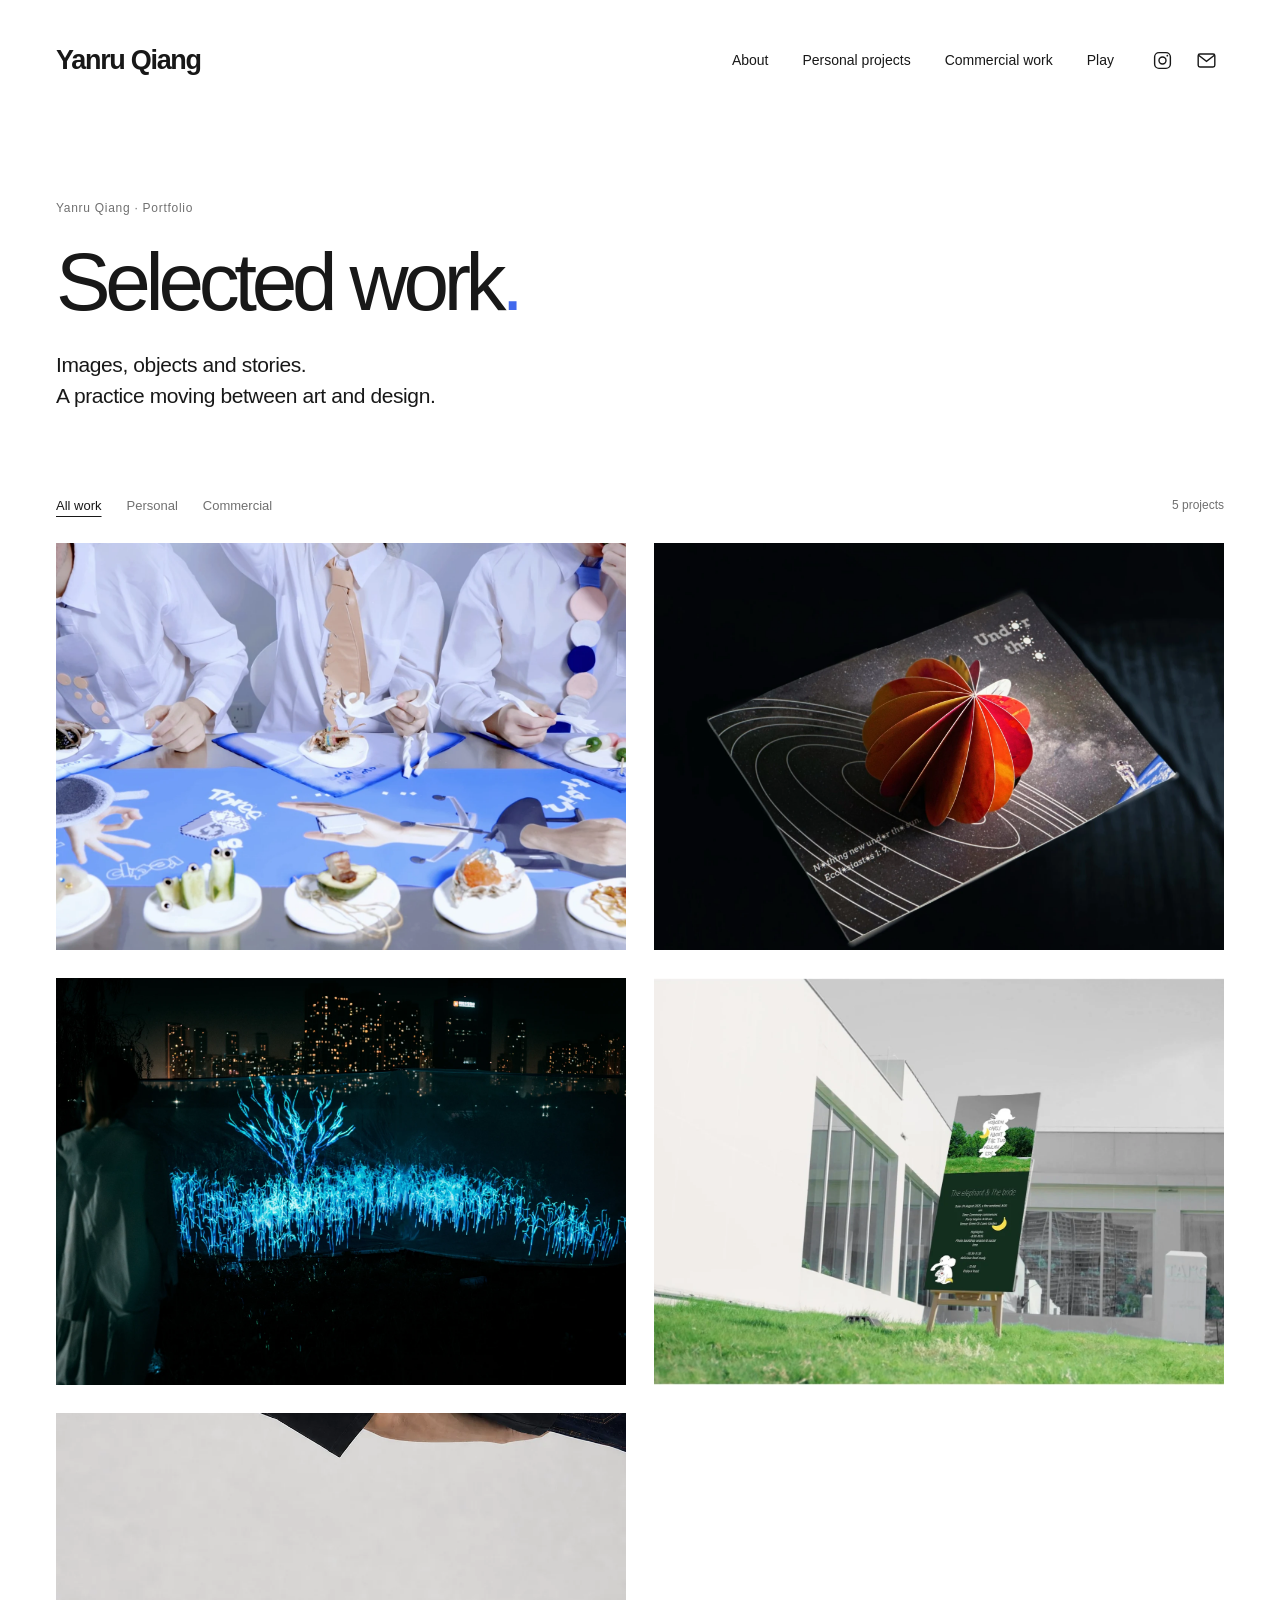
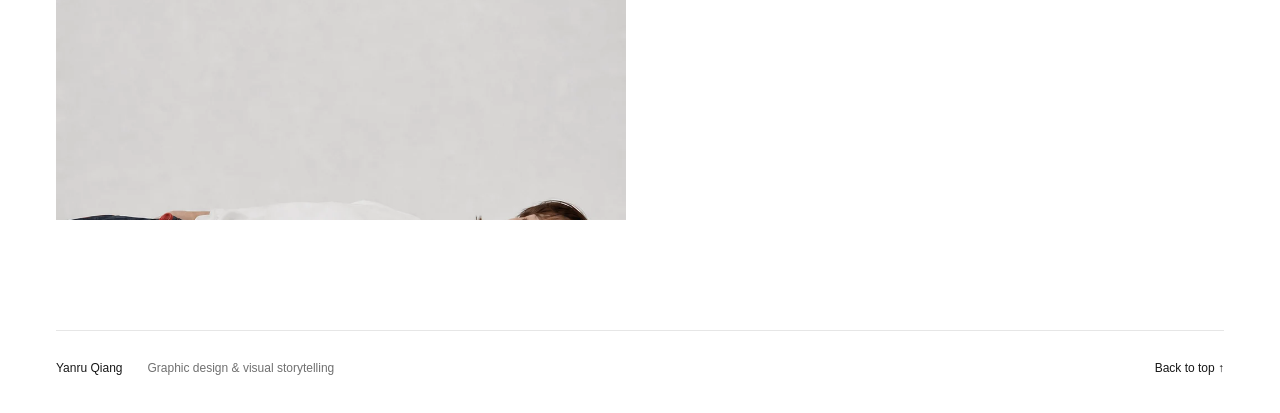
==== index.html @ 25cc2790 "Set all project hover overlays to 80 percent black" ====
<!doctype html><html lang="en"><head><meta charset="utf-8"><meta name="viewport" content="width=device-width,initial-scale=1"><title>Selected work — Yanru Qiang</title><meta name="description" content="Yanru Qiang — a selection of graphic design, artist’s books, moving image and brand identity."><link rel="stylesheet" href="style.css?v=20261019-grid80"><script src="site.js?v=20261019-grid80" defer></script></head><body><a class="skip" href="#main">Skip to content</a><header><a class="wordmark" href="index.html" aria-label="Yanru Qiang home">Yanru Qiang</a><nav aria-label="Main navigation"><a href="about.html">About</a><a href="personal.html">Personal projects</a><a href="commercial.html">Commercial work</a><a href="play.html">Play</a></nav><div class="contact-icons" aria-label="Contact"><a href="https://www.instagram.com/tangohasnochoice/" target="_blank" rel="noopener noreferrer" aria-label="Instagram — tangohasnochoice" title="Instagram"><svg viewBox="0 0 24 24" fill="none" stroke="currentColor" stroke-width="1.6" aria-hidden="true"><rect x="3" y="3" width="18" height="18" rx="5"/><circle cx="12" cy="12" r="4"/><circle cx="17.5" cy="6.5" r="1" fill="currentColor" stroke="none"/></svg></a><a href="mailto:10075549@rca.ac.uk" aria-label="Email — 10075549@rca.ac.uk" title="Email"><svg viewBox="0 0 24 24" fill="none" stroke="currentColor" stroke-width="1.6" aria-hidden="true"><rect x="2.5" y="4.5" width="19" height="15" rx="2"/><path d="m3 6 9 7 9-7"/></svg></a></div></header><main id="main"><section class="intro"><p class="eyebrow">Yanru Qiang · Portfolio</p><h1>Selected work<span class="blue">.</span></h1><p class="intro-copy">Images, objects and stories.<br>A practice moving between art and design.</p></section><div class="collection-nav"><a href="index.html" aria-current="page">All work</a><a href="personal.html">Personal</a><a href="commercial.html">Commercial</a><span>5 projects</span></div><section class="project-grid" aria-label="Projects"><a class="project-card" href="new-staff-dining.html" aria-label="New Staff Dining"><div class="cover"><img src="dining-hero.webp" alt="New Staff Dining" loading="lazy"><div class="card-overlay"><h2>New Staff Dining</h2></div></div></a><a class="project-card" href="under-the-sun.html" aria-label="Under the Sun"><div class="cover"><img src="sun-hero.webp" alt="Under the Sun" loading="lazy"><div class="card-overlay"><h2>Under the Sun</h2></div></div></a><a class="project-card" href="rewilding.html" aria-label="Rewilding"><div class="cover"><img src="rewilding-hero.webp" alt="Rewilding" loading="lazy"><div class="card-overlay"><h2>Rewilding</h2></div></div></a><a class="project-card" href="nobody-cares.html" aria-label="Nobody Cares"><div class="cover"><img src="nobody-hero.webp" alt="Nobody Cares" loading="lazy"><div class="card-overlay"><h2>Nobody Cares</h2></div></div></a><a class="project-card" href="rotpunkt.html" aria-label="Rotpunkt"><div class="cover"><img src="rotpunkt-hero.webp" alt="Rotpunkt" loading="lazy"><div class="card-overlay"><h2>Rotpunkt</h2></div></div></a></section></main><footer><a href="index.html">Yanru Qiang</a><span>Graphic design & visual storytelling</span><a href="#top" data-top>Back to top ↑</a></footer><dialog aria-label="Image viewer"><button class="close" aria-label="Close image">Close ×</button><img alt=""><p></p></dialog></body></html>
---- style.css ----
:root{--paper:#fff;--ink:#181818;--muted:#707070;--line:#e6e6e6;--blue:#4269ed;--soft:#f4f4f4}*{box-sizing:border-box}html{scroll-behavior:smooth}body{margin:0;background:var(--paper);color:var(--ink);font:16px/1.55 'Helvetica Neue',Helvetica,Arial,sans-serif;-webkit-font-smoothing:antialiased}a{color:inherit;text-decoration:none}button{font:inherit}a,button{-webkit-tap-highlight-color:transparent}a:focus-visible,button:focus-visible{outline:2px solid var(--blue);outline-offset:6px}header,main,footer{width:min(1440px,calc(100% - 112px));margin:auto}header{display:flex;align-items:center;justify-content:space-between;gap:30px;padding:40px 0}.wordmark{font-size:27px;letter-spacing:-1.3px;font-weight:600;white-space:nowrap}nav{display:flex;gap:34px;font-size:14px}nav a{padding:6px 0}nav a[aria-current],nav a:hover{box-shadow:0 1px currentColor}.intro{padding:77px 0 60px}.eyebrow{font-size:12px;letter-spacing:.06em;margin:0 0 22px;color:var(--muted)}h1,h2,p{margin-top:0}h1{font-size:clamp(44px,6.4vw,88px);font-weight:400;letter-spacing:-.065em;line-height:1.04;margin-bottom:24px}.blue{color:var(--blue)}.intro-copy{font-size:21px;line-height:1.5;letter-spacing:-.4px;margin:0}.collection-nav{display:flex;align-items:center;gap:25px;margin:24px 0 27px;font-size:13px;color:var(--muted)}.collection-nav a[aria-current]{color:var(--ink);text-decoration:underline;text-underline-offset:6px}.collection-nav span{margin-left:auto;font-size:12px}.project-grid{display:grid;grid-template-columns:1fr 1fr;gap:60px 28px}.cover{overflow:hidden;background:var(--soft);aspect-ratio:1.4}.cover img{width:100%;height:100%;object-fit:cover;transition:transform .5s}.project-card:hover .cover img{transform:scale(1.025)}.card-caption{display:flex;justify-content:space-between;align-items:start;padding-top:19px;gap:15px}.card-caption h2{font-weight:500;font-size:20px;letter-spacing:-.5px;margin:0 0 4px}.card-caption p{font-size:12px;color:var(--muted);margin:0}.card-caption>span{font-size:25px;transition:transform .2s}.project-card:hover .card-caption>span{transform:translate(3px,-3px)}footer{border-top:1px solid var(--line);margin-top:110px;padding:28px 0 35px;display:flex;gap:25px;font-size:12px}footer span{color:var(--muted)}footer a:last-child{margin-left:auto}.back{display:inline-block;font-size:13px;color:var(--muted);margin:35px 0 50px}.project-heading h1{font-size:clamp(44px,7vw,96px);margin-bottom:46px}.project-intro{display:grid;grid-template-columns:1fr 1fr;gap:9%;padding-bottom:55px}.project-intro h2{font-weight:400;font-size:clamp(23px,2.5vw,34px);line-height:1.3;letter-spacing:-.8px;max-width:440px}.project-intro p{font-size:16px;color:#555;max-width:540px}.image-button{padding:0;border:0;background:var(--soft);cursor:zoom-in;width:100%;display:block}figure{margin:0}figure img{width:100%;height:auto;display:block}.story{padding-top:100px}.story-copy{display:grid;grid-template-columns:1fr 1fr;gap:9%;margin-bottom:35px}.story-copy h2{font-size:27px;font-weight:400;letter-spacing:-.8px}.story-copy p{font-size:16px;color:#555;max-width:540px}.gallery{display:grid;gap:30px}.gallery.pair{grid-template-columns:1fr 1fr;align-items:center}.gallery.pair img{max-height:780px;object-fit:contain}.next-project{display:block;border-top:1px solid var(--line);margin-top:100px;padding-top:35px}.next-project span{display:block;color:var(--muted);font-size:12px;margin-bottom:12px}.next-project strong{font-size:clamp(28px,4vw,52px);font-weight:400;letter-spacing:-1.5px}.about{padding:85px 0 60px}.about-layout{display:grid;grid-template-columns:1.2fr 1fr;gap:8%;margin-top:80px}.about-statement{font-size:clamp(30px,3.8vw,52px);line-height:1.18;letter-spacing:-1.8px}.about-statement em{font-family:Georgia,serif;font-weight:400;color:var(--blue)}.about-copy{max-width:490px;font-size:18px;color:#555}.about-links{display:grid;gap:15px;margin-top:40px;font-size:14px;color:var(--ink)}dialog{padding:45px 24px 20px;border:0;max-width:96vw;width:fit-content;max-height:96vh;background:white}dialog::backdrop{background:rgba(0,0,0,.85)}dialog img{max-width:88vw;max-height:77vh;object-fit:contain;display:block;margin:auto}dialog p{font-size:12px;text-align:center;color:#666;margin:12px 0 0}.close{position:absolute;right:20px;top:10px;background:none;border:0;padding:5px;cursor:pointer}.skip{position:fixed;top:-100px;background:#fff;z-index:5;padding:15px}.skip:focus{top:0}@media(min-width:1700px){.intro{padding-top:105px}}@media(max-width:760px){header,main,footer{width:calc(100% - 40px)}header{padding:25px 0;display:block}.wordmark{font-size:25px}nav{margin-top:25px;gap:23px;font-size:12px}.intro{padding:45px 0 30px}.intro-copy{font-size:18px}.project-grid{gap:38px;grid-template-columns:1fr}.cover{aspect-ratio:1.3}.collection-nav{gap:18px;font-size:12px}.project-intro,.story-copy,.about-layout{grid-template-columns:1fr;gap:14px}.project-heading h1{margin-bottom:28px}.project-intro{padding-bottom:25px}.back{margin:20px 0 35px}.story{padding-top:60px}.gallery.pair{grid-template-columns:1fr}.gallery{gap:20px}.story-copy{margin-bottom:22px}.story-copy h2{margin-bottom:3px}.about{padding:45px 0}.about-layout{margin-top:45px;gap:25px}footer{margin-top:65px;flex-wrap:wrap;gap:12px}footer span{width:100%;order:3}footer a:last-child{margin-left:auto}.next-project{margin-top:60px}}@media(prefers-reduced-motion:reduce){html{scroll-behavior:auto}*{transition:none!important}}
.feed{width:min(100%,360px);height:650px;overflow-y:auto;margin:0 auto;background:#062c20;border:1px solid #ddd;overscroll-behavior:contain}.feed img{display:block;width:100%;height:auto}.feed-caption{text-align:center;color:var(--muted);font-size:12px;margin-top:18px}.feed:focus-visible{outline:2px solid var(--blue);outline-offset:5px}

.cv-location{color:var(--muted);font-size:14px}.cv-actions{display:flex;align-items:flex-start;flex-direction:column;gap:18px;margin-top:32px;font-size:14px;color:var(--ink)}.cv-actions a:hover,.cv-entry a:hover{text-decoration:underline;text-underline-offset:4px}.cv-download{display:inline-block;background:var(--ink);color:white;padding:13px 21px}.cv-section{display:grid;grid-template-columns:1fr 2fr;gap:8%;padding:48px 0;border-top:1px solid var(--line)}.cv-section>h2{font-size:20px;font-weight:400;letter-spacing:-.5px}.cv-entry{margin-bottom:38px;max-width:820px}.cv-entry:last-child{margin-bottom:0}.cv-title{display:flex;justify-content:space-between;gap:24px;align-items:baseline}.cv-entry h3,.cv-details h3{font-size:19px;font-weight:500;letter-spacing:-.4px;margin:0 0 9px}.cv-title span{white-space:nowrap;font-size:12px;color:var(--muted)}.cv-entry p,.cv-details p{font-size:15px;color:#606060;max-width:690px;margin-bottom:12px}.cv-entry .cv-role{color:var(--ink);font-size:13px;margin-bottom:16px}.cv-details>div{display:grid;gap:22px}.cv-details p{margin:0}@media(max-width:760px){.cv-section{grid-template-columns:1fr;gap:20px;padding:30px 0}.cv-title{display:block}.cv-title span{display:block;margin-bottom:12px}.cv-entry h3{font-size:18px}.cv-entry{margin-bottom:30px}.cv-section>h2{color:var(--muted);font-size:14px}.cv-actions{gap:16px}}

/* Portfolio profile and contact navigation */
header nav{margin-left:auto}.contact-icons{display:flex;gap:8px;align-items:center}.contact-icons a{display:grid;place-items:center;width:36px;height:36px;border-radius:50%;transition:background .2s,color .2s,transform .2s}.contact-icons svg{width:21px;height:21px;transition:transform .25s}.contact-icons a:hover,.contact-icons a:focus-visible{background:#f0f3ff;color:var(--blue);transform:translateY(-2px)}.contact-icons a:hover svg{transform:rotate(-7deg)}.profile-intro{padding:65px 0 58px}.profile-meta{display:grid;grid-template-columns:1fr 1fr;gap:8%;margin-top:42px;font-size:18px}.profile-meta p{margin:0}.profile-meta span,.profile-meta p:last-child{color:var(--muted)}@media(max-width:950px){header{gap:18px}nav{gap:20px}.wordmark{font-size:24px}}@media(max-width:760px){header{display:grid;grid-template-columns:1fr auto;gap:18px}header nav{grid-column:1/-1;grid-row:2;margin:0;justify-content:flex-start}.contact-icons{grid-column:2;grid-row:1}.profile-intro{padding:36px 0 40px}.profile-meta{grid-template-columns:1fr;gap:20px;margin-top:30px;font-size:16px}}

.film-link{margin-top:42px;font-size:15px}.film-link a{text-decoration:underline;text-underline-offset:6px}
/* Play: a clean frame for playful original work. */
.play-feature{display:grid;grid-template-columns:1.25fr 1fr;background:#f4f4f2;align-items:center;overflow:hidden}.play-cover img{display:block;width:100%;transition:transform .4s}.play-feature:hover img{transform:rotate(-2deg) scale(1.04)}.play-feature-copy{padding:55px}.play-feature h2{font-size:clamp(30px,4vw,57px);line-height:1.06;font-weight:400;letter-spacing:-2px}.play-feature h2 span{color:var(--blue)}.play-feature p{color:#666}.play-cta{display:inline-block;border-bottom:1px solid;padding-bottom:5px;margin-top:20px;font-size:13px}.cuisine-heading h1{font-size:clamp(44px,7vw,96px)}.menu-play{background:#f5f4ef;padding:40px;margin-top:20px}.menu-heading{display:flex;justify-content:space-between;align-items:center;gap:20px;margin-bottom:30px}.menu-heading h2{font-size:30px;font-weight:400;letter-spacing:-1px;margin:0}.menu-heading .eyebrow{margin-bottom:10px}.menu-heading button,#reveal-dish{border:1px solid #181818;background:transparent;padding:12px 18px;cursor:pointer;transition:background .2s,color .2s}.menu-heading button:hover,#reveal-dish:hover{background:#181818;color:white}.menu-layout{display:grid;grid-template-columns:1fr 1.35fr;gap:40px}.dish-list{display:grid;align-content:start}.dish-choice{display:grid;grid-template-columns:30px 1fr;column-gap:8px;text-align:left;padding:14px 12px;background:none;border:0;border-bottom:1px solid #d8d7d2;cursor:pointer;color:#555;font-size:14px;transition:background .2s,transform .2s}.dish-choice small{grid-column:2;color:#777;margin-top:4px}.dish-choice>span{font-size:11px;padding-top:3px}.dish-choice[aria-pressed=true]{background:#e4e9ff;color:#142f97}.dish-choice:hover{transform:translateX(4px);background:#eae9e3}.dish-stage{background:white;padding:28px;display:flex;flex-direction:column;align-items:center;justify-content:flex-start;min-width:0}.dish-topline{display:flex;justify-content:space-between;width:100%;gap:10px;font-size:11px;color:#777}.dish-question{text-align:center;padding:30px 0 20px}.dish-question>span{display:block;font-size:clamp(45px,5vw,72px);letter-spacing:5px;margin-bottom:20px}.dish-question h3{font-size:30px;font-weight:400;line-height:1.1;letter-spacing:-1px;margin:0 0 10px}.dish-question p{font-size:16px;color:#777}#dish-answer{width:100%;margin-top:24px;padding-top:18px;border-top:1px solid #eee}#dish-answer h4{font-size:11px;font-weight:400;text-transform:uppercase;letter-spacing:.08em;color:#777;margin:0 0 10px}#dish-answer p{font-size:16px}#dish-story{color:#666;font-size:14px!important}.menu-note{font-size:11px;color:#777;margin:24px 0 0;text-align:center}.original-menu{border-top:1px solid #d8d7d2;margin-top:30px}.original-menu summary{cursor:pointer;padding:20px 0;font-size:13px}.original-menu img{display:block;width:100%;height:auto}.cuisine-applications{margin-top:30px}@media(max-width:1000px){header nav{gap:16px;font-size:12px}header{gap:15px}.contact-icons{gap:1px}.play-feature-copy{padding:30px}}@media(max-width:760px){header nav{flex-wrap:wrap;gap:18px}.play-feature{grid-template-columns:1fr}.play-feature-copy{padding:30px}.menu-play{padding:20px}.menu-layout{grid-template-columns:1fr;gap:24px}.dish-list{grid-template-columns:1fr 1fr;gap:0 12px}.dish-choice{font-size:12px;grid-template-columns:20px 1fr;padding:12px 6px}.menu-heading{align-items:flex-start;flex-direction:column}.menu-heading h2{font-size:26px}.dish-stage{padding:20px}.dish-question h3{font-size:26px}.play-feature h2{letter-spacing:-1px}}

/* Image-first project collections. */
.project-grid{grid-template-columns:repeat(2,minmax(0,1fr));gap:28px}
.project-card .cover{position:relative}
.project-card .cover img{display:block;transition:none}
.project-card:hover .cover img{transform:none}
.card-overlay{position:absolute;inset:0;display:flex;align-items:center;justify-content:center;padding:24px;background:rgba(0,0,0,.8);color:#fff;opacity:0;transition:opacity .25s}
.card-overlay h2{font-size:clamp(18px,2.5vw,36px);font-weight:400;line-height:1.15;letter-spacing:-.03em;text-align:center;margin:0}
.project-card:hover .card-overlay,.project-card:focus-visible .card-overlay{opacity:1}
.cuisine-outcome{margin-bottom:65px}.cuisine-heading h1{font-size:clamp(36px,5vw,68px)}
.cuisine-heading+.story{padding-top:15px}.cuisine-applications{margin-bottom:90px}
@media(max-width:760px){.project-grid{gap:16px}.project-card .cover{aspect-ratio:1.15}.card-overlay{padding:12px}.card-overlay h2{font-size:18px}.cuisine-outcome{margin-bottom:35px}.cuisine-applications{margin-bottom:55px}}
@media(hover:none){.card-overlay{opacity:1;top:auto;padding:12px}.card-overlay h2{font-size:16px}}
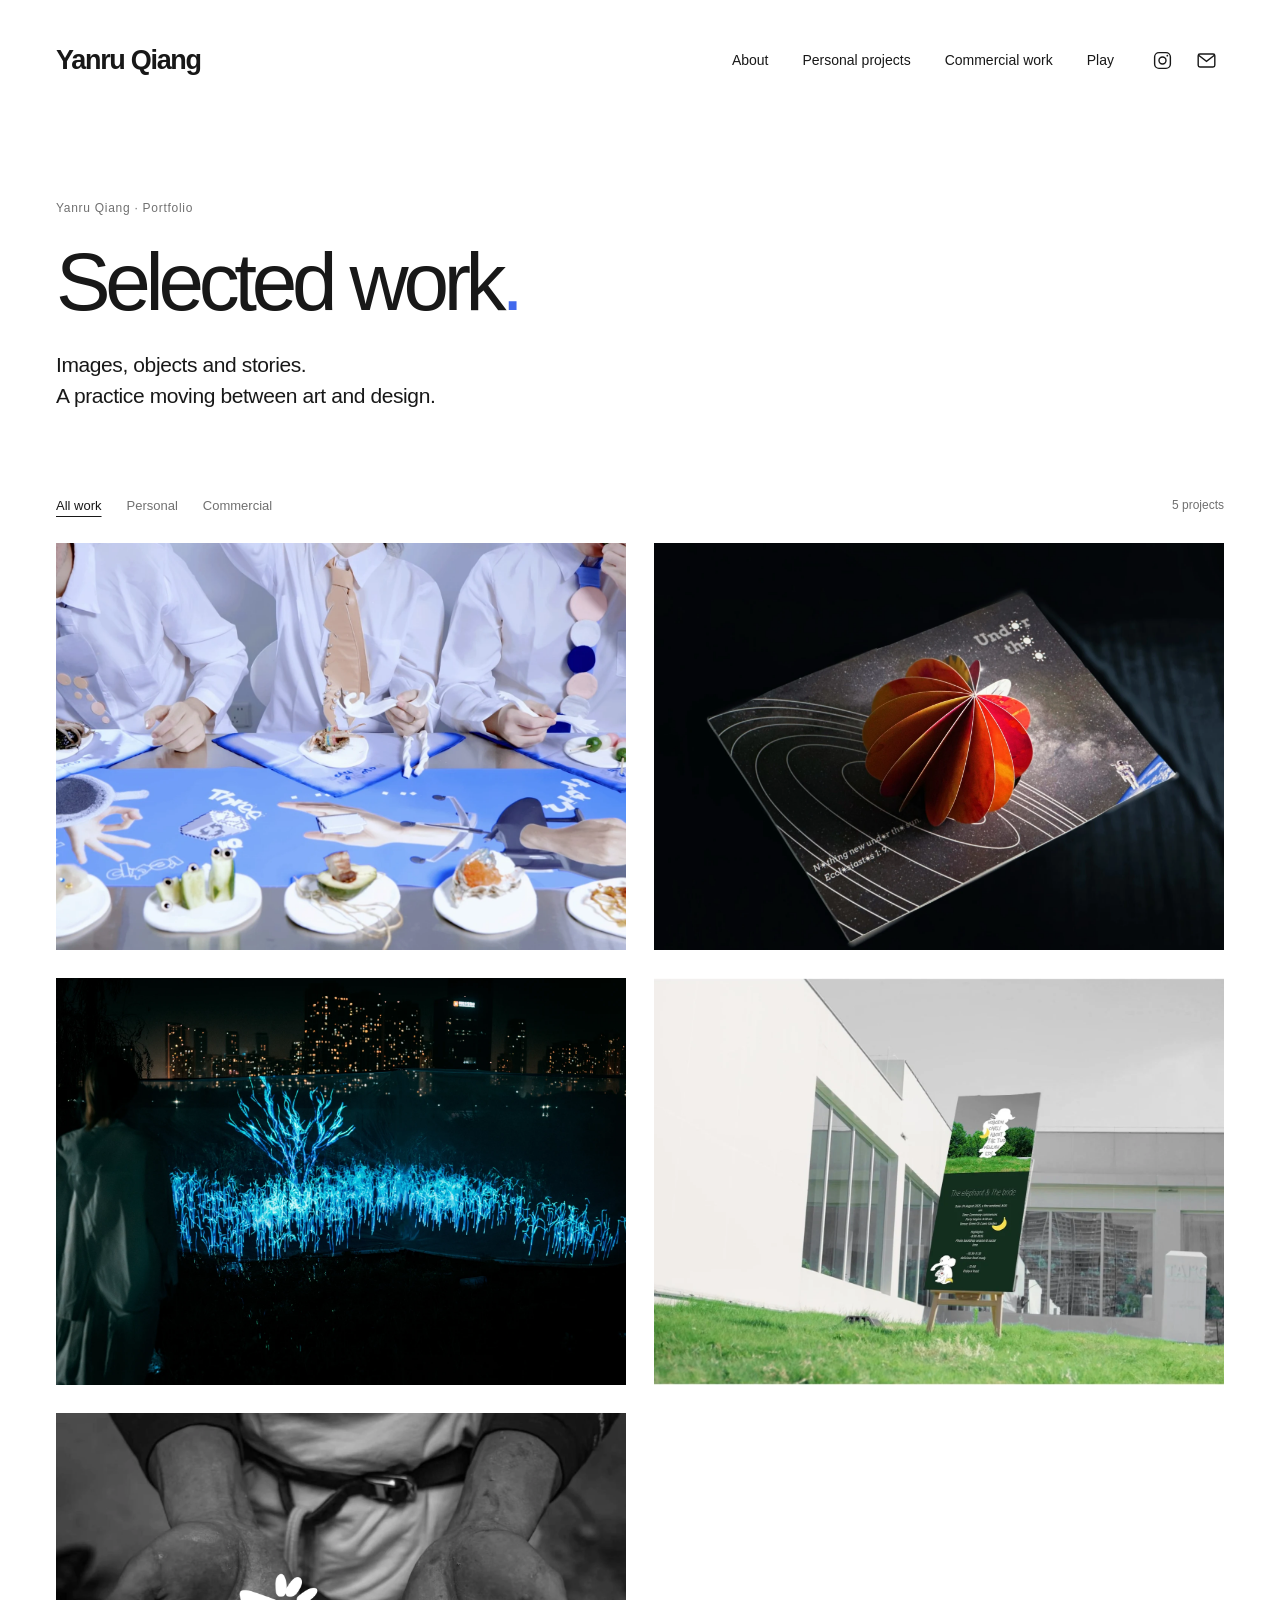
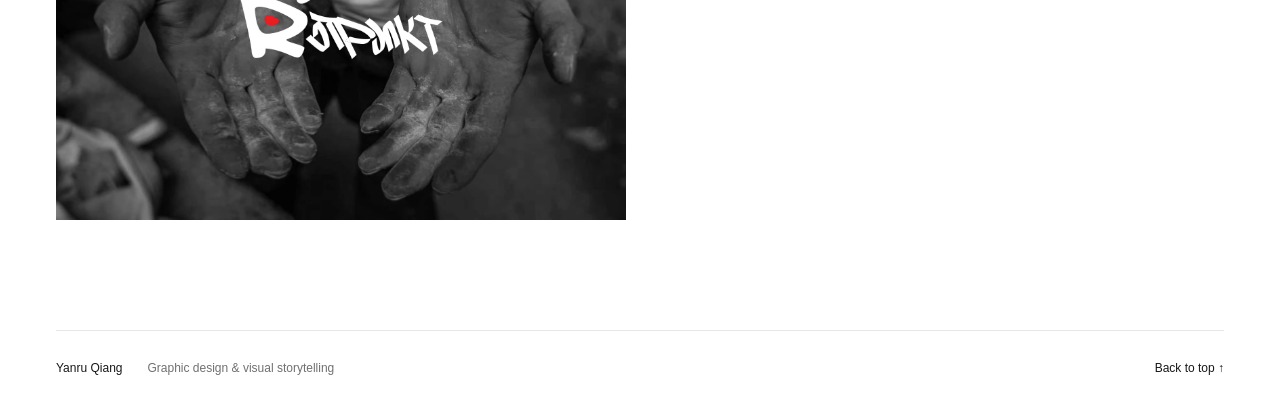
==== commit 4893c8ba: "Rebuild Rotpunkt case study and simplify Commercial work" ====
--- a/index.html
+++ b/index.html
@@ -1 +1 @@
-<!doctype html><html lang="en"><head><meta charset="utf-8"><meta name="viewport" content="width=device-width,initial-scale=1"><title>Selected work — Yanru Qiang</title><meta name="description" content="Yanru Qiang — a selection of graphic design, artist’s books, moving image and brand identity."><link rel="stylesheet" href="style.css?v=20261019-grid80"><script src="site.js?v=20261019-grid80" defer></script></head><body><a class="skip" href="#main">Skip to content</a><header><a class="wordmark" href="index.html" aria-label="Yanru Qiang home">Yanru Qiang</a><nav aria-label="Main navigation"><a href="about.html">About</a><a href="personal.html">Personal projects</a><a href="commercial.html">Commercial work</a><a href="play.html">Play</a></nav><div class="contact-icons" aria-label="Contact"><a href="https://www.instagram.com/tangohasnochoice/" target="_blank" rel="noopener noreferrer" aria-label="Instagram — tangohasnochoice" title="Instagram"><svg viewBox="0 0 24 24" fill="none" stroke="currentColor" stroke-width="1.6" aria-hidden="true"><rect x="3" y="3" width="18" height="18" rx="5"/><circle cx="12" cy="12" r="4"/><circle cx="17.5" cy="6.5" r="1" fill="currentColor" stroke="none"/></svg></a><a href="mailto:10075549@rca.ac.uk" aria-label="Email — 10075549@rca.ac.uk" title="Email"><svg viewBox="0 0 24 24" fill="none" stroke="currentColor" stroke-width="1.6" aria-hidden="true"><rect x="2.5" y="4.5" width="19" height="15" rx="2"/><path d="m3 6 9 7 9-7"/></svg></a></div></header><main id="main"><section class="intro"><p class="eyebrow">Yanru Qiang · Portfolio</p><h1>Selected work<span class="blue">.</span></h1><p class="intro-copy">Images, objects and stories.<br>A practice moving between art and design.</p></section><div class="collection-nav"><a href="index.html" aria-current="page">All work</a><a href="personal.html">Personal</a><a href="commercial.html">Commercial</a><span>5 projects</span></div><section class="project-grid" aria-label="Projects"><a class="project-card" href="new-staff-dining.html" aria-label="New Staff Dining"><div class="cover"><img src="dining-hero.webp" alt="New Staff Dining" loading="lazy"><div class="card-overlay"><h2>New Staff Dining</h2></div></div></a><a class="project-card" href="under-the-sun.html" aria-label="Under the Sun"><div class="cover"><img src="sun-hero.webp" alt="Under the Sun" loading="lazy"><div class="card-overlay"><h2>Under the Sun</h2></div></div></a><a class="project-card" href="rewilding.html" aria-label="Rewilding"><div class="cover"><img src="rewilding-hero.webp" alt="Rewilding" loading="lazy"><div class="card-overlay"><h2>Rewilding</h2></div></div></a><a class="project-card" href="nobody-cares.html" aria-label="Nobody Cares"><div class="cover"><img src="nobody-hero.webp" alt="Nobody Cares" loading="lazy"><div class="card-overlay"><h2>Nobody Cares</h2></div></div></a><a class="project-card" href="rotpunkt.html" aria-label="Rotpunkt"><div class="cover"><img src="rotpunkt-hero.webp" alt="Rotpunkt" loading="lazy"><div class="card-overlay"><h2>Rotpunkt</h2></div></div></a></section></main><footer><a href="index.html">Yanru Qiang</a><span>Graphic design & visual storytelling</span><a href="#top" data-top>Back to top ↑</a></footer><dialog aria-label="Image viewer"><button class="close" aria-label="Close image">Close ×</button><img alt=""><p></p></dialog></body></html>+<!doctype html><html lang="en"><head><meta charset="utf-8"><meta name="viewport" content="width=device-width,initial-scale=1"><title>Selected work — Yanru Qiang</title><meta name="description" content="Yanru Qiang — a selection of graphic design, artist’s books, moving image and brand identity."><link rel="icon" type="image/png" sizes="256x256" href="favicon.png?v=20261019"><link rel="icon" href="favicon.ico?v=20261019" sizes="any"><link rel="apple-touch-icon" href="favicon.png?v=20261019"><link rel="stylesheet" href="style.css?v=20261019-grid80"><script src="site.js?v=20261019-grid80" defer></script></head><body><a class="skip" href="#main">Skip to content</a><header><a class="wordmark" href="index.html" aria-label="Yanru Qiang home">Yanru Qiang</a><nav aria-label="Main navigation"><a href="about.html">About</a><a href="personal.html">Personal projects</a><a href="commercial.html">Commercial work</a><a href="play.html">Play</a></nav><div class="contact-icons" aria-label="Contact"><a href="https://www.instagram.com/tangohasnochoice/" target="_blank" rel="noopener noreferrer" aria-label="Instagram — tangohasnochoice" title="Instagram"><svg viewBox="0 0 24 24" fill="none" stroke="currentColor" stroke-width="1.6" aria-hidden="true"><rect x="3" y="3" width="18" height="18" rx="5"/><circle cx="12" cy="12" r="4"/><circle cx="17.5" cy="6.5" r="1" fill="currentColor" stroke="none"/></svg></a><a href="mailto:10075549@rca.ac.uk" aria-label="Email — 10075549@rca.ac.uk" title="Email"><svg viewBox="0 0 24 24" fill="none" stroke="currentColor" stroke-width="1.6" aria-hidden="true"><rect x="2.5" y="4.5" width="19" height="15" rx="2"/><path d="m3 6 9 7 9-7"/></svg></a></div></header><main id="main"><section class="intro"><p class="eyebrow">Yanru Qiang · Portfolio</p><h1>Selected work<span class="blue">.</span></h1><p class="intro-copy">Images, objects and stories.<br>A practice moving between art and design.</p></section><div class="collection-nav"><a href="index.html" aria-current="page">All work</a><a href="personal.html">Personal</a><a href="commercial.html">Commercial</a><span>5 projects</span></div><section class="project-grid" aria-label="Projects"><a class="project-card" href="new-staff-dining.html" aria-label="New Staff Dining"><div class="cover"><img src="dining-hero.webp" alt="New Staff Dining" loading="lazy"><div class="card-overlay"><h2>New Staff Dining</h2></div></div></a><a class="project-card" href="under-the-sun.html" aria-label="Under the Sun"><div class="cover"><img src="sun-hero.webp" alt="Under the Sun" loading="lazy"><div class="card-overlay"><h2>Under the Sun</h2></div></div></a><a class="project-card" href="rewilding.html" aria-label="Rewilding"><div class="cover"><img src="rewilding-hero.webp" alt="Rewilding" loading="lazy"><div class="card-overlay"><h2>Rewilding</h2></div></div></a><a class="project-card" href="nobody-cares.html" aria-label="Nobody Cares"><div class="cover"><img src="nobody-hero.webp" alt="Nobody Cares" loading="lazy"><div class="card-overlay"><h2>Nobody Cares</h2></div></div></a><a class="project-card" href="rotpunkt.html" aria-label="Rotpunkt"><div class="cover"><img src="rp-hands.webp" alt="Rotpunkt" loading="lazy"><div class="card-overlay"><h2>Rotpunkt</h2></div></div></a></section></main><footer><a href="index.html">Yanru Qiang</a><span>Graphic design & visual storytelling</span><a href="#top" data-top>Back to top ↑</a></footer><dialog aria-label="Image viewer"><button class="close" aria-label="Close image">Close ×</button><img alt=""><p></p></dialog></body></html>
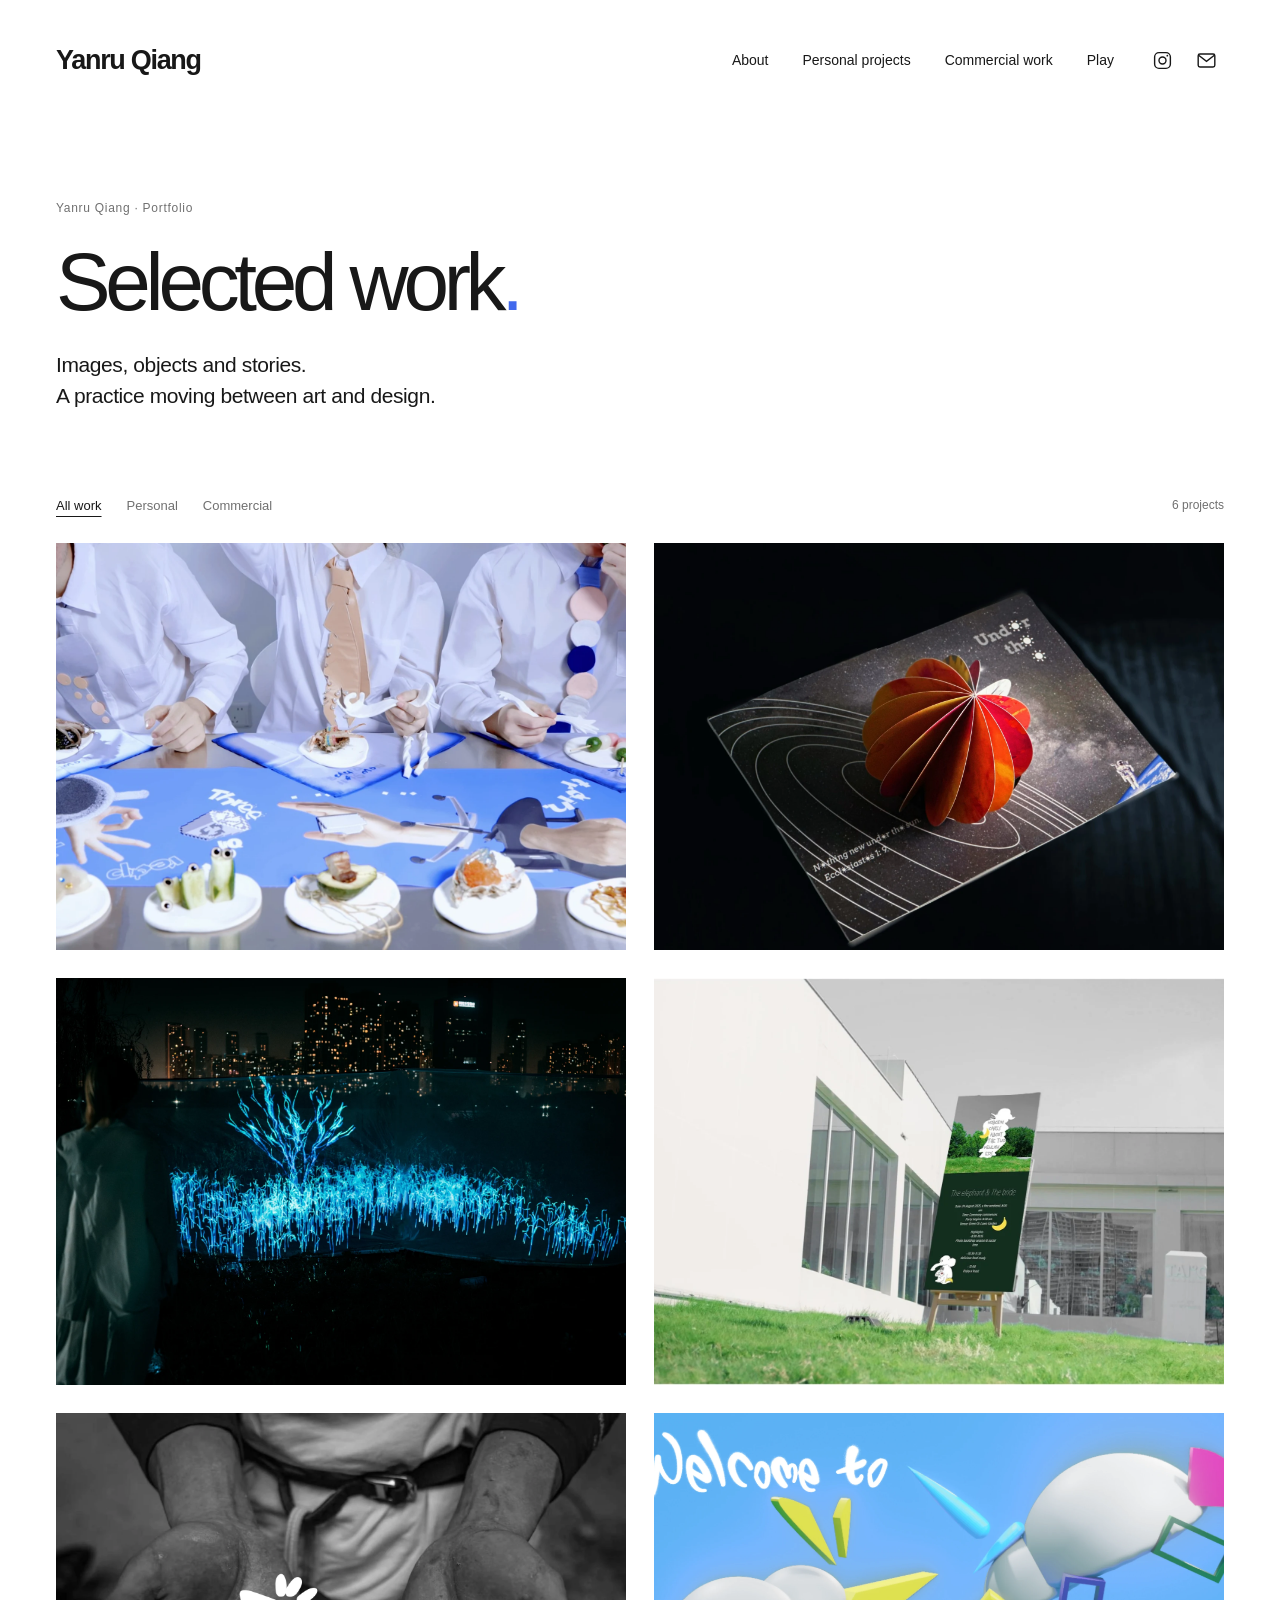
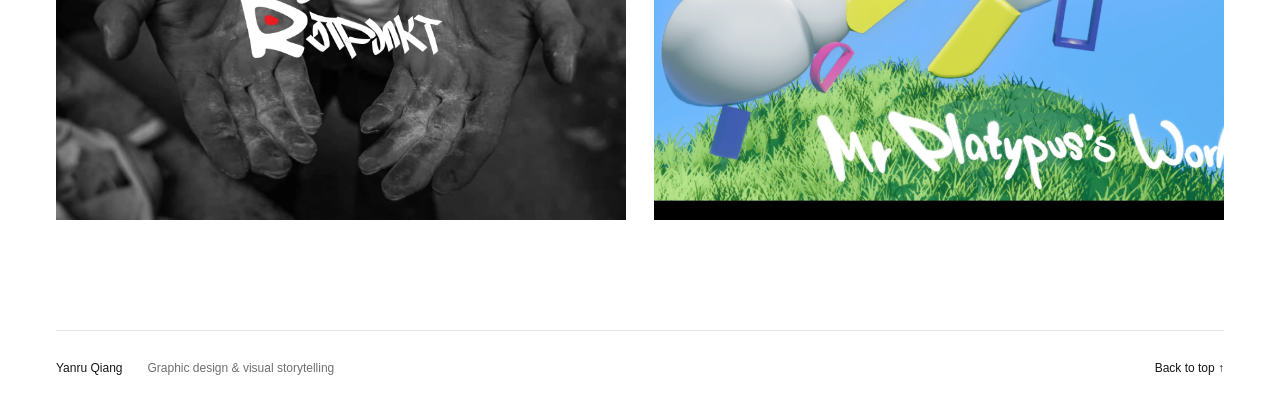
==== commit 6c61ef69: "Add Be it So festival identity, film and Mr Platypus story" ====
--- a/index.html
+++ b/index.html
@@ -1 +1 @@
-<!doctype html><html lang="en"><head><meta charset="utf-8"><meta name="viewport" content="width=device-width,initial-scale=1"><title>Selected work — Yanru Qiang</title><meta name="description" content="Yanru Qiang — a selection of graphic design, artist’s books, moving image and brand identity."><link rel="icon" type="image/png" sizes="256x256" href="favicon.png?v=20261019"><link rel="icon" href="favicon.ico?v=20261019" sizes="any"><link rel="apple-touch-icon" href="favicon.png?v=20261019"><link rel="stylesheet" href="style.css?v=20261019-grid80"><script src="site.js?v=20261019-grid80" defer></script></head><body><a class="skip" href="#main">Skip to content</a><header><a class="wordmark" href="index.html" aria-label="Yanru Qiang home">Yanru Qiang</a><nav aria-label="Main navigation"><a href="about.html">About</a><a href="personal.html">Personal projects</a><a href="commercial.html">Commercial work</a><a href="play.html">Play</a></nav><div class="contact-icons" aria-label="Contact"><a href="https://www.instagram.com/tangohasnochoice/" target="_blank" rel="noopener noreferrer" aria-label="Instagram — tangohasnochoice" title="Instagram"><svg viewBox="0 0 24 24" fill="none" stroke="currentColor" stroke-width="1.6" aria-hidden="true"><rect x="3" y="3" width="18" height="18" rx="5"/><circle cx="12" cy="12" r="4"/><circle cx="17.5" cy="6.5" r="1" fill="currentColor" stroke="none"/></svg></a><a href="mailto:10075549@rca.ac.uk" aria-label="Email — 10075549@rca.ac.uk" title="Email"><svg viewBox="0 0 24 24" fill="none" stroke="currentColor" stroke-width="1.6" aria-hidden="true"><rect x="2.5" y="4.5" width="19" height="15" rx="2"/><path d="m3 6 9 7 9-7"/></svg></a></div></header><main id="main"><section class="intro"><p class="eyebrow">Yanru Qiang · Portfolio</p><h1>Selected work<span class="blue">.</span></h1><p class="intro-copy">Images, objects and stories.<br>A practice moving between art and design.</p></section><div class="collection-nav"><a href="index.html" aria-current="page">All work</a><a href="personal.html">Personal</a><a href="commercial.html">Commercial</a><span>5 projects</span></div><section class="project-grid" aria-label="Projects"><a class="project-card" href="new-staff-dining.html" aria-label="New Staff Dining"><div class="cover"><img src="dining-hero.webp" alt="New Staff Dining" loading="lazy"><div class="card-overlay"><h2>New Staff Dining</h2></div></div></a><a class="project-card" href="under-the-sun.html" aria-label="Under the Sun"><div class="cover"><img src="sun-hero.webp" alt="Under the Sun" loading="lazy"><div class="card-overlay"><h2>Under the Sun</h2></div></div></a><a class="project-card" href="rewilding.html" aria-label="Rewilding"><div class="cover"><img src="rewilding-hero.webp" alt="Rewilding" loading="lazy"><div class="card-overlay"><h2>Rewilding</h2></div></div></a><a class="project-card" href="nobody-cares.html" aria-label="Nobody Cares"><div class="cover"><img src="nobody-hero.webp" alt="Nobody Cares" loading="lazy"><div class="card-overlay"><h2>Nobody Cares</h2></div></div></a><a class="project-card" href="rotpunkt.html" aria-label="Rotpunkt"><div class="cover"><img src="rp-hands.webp" alt="Rotpunkt" loading="lazy"><div class="card-overlay"><h2>Rotpunkt</h2></div></div></a></section></main><footer><a href="index.html">Yanru Qiang</a><span>Graphic design & visual storytelling</span><a href="#top" data-top>Back to top ↑</a></footer><dialog aria-label="Image viewer"><button class="close" aria-label="Close image">Close ×</button><img alt=""><p></p></dialog></body></html>+<!doctype html><html lang="en"><head><meta charset="utf-8"><meta name="viewport" content="width=device-width,initial-scale=1"><title>Selected work — Yanru Qiang</title><meta name="description" content="Yanru Qiang — a selection of graphic design, artist’s books, moving image and brand identity."><link rel="icon" type="image/png" sizes="256x256" href="favicon.png?v=20261019"><link rel="icon" href="favicon.ico?v=20261019" sizes="any"><link rel="apple-touch-icon" href="favicon.png?v=20261019"><link rel="stylesheet" href="style.css?v=20261019-grid80"><script src="site.js?v=20261019-grid80" defer></script></head><body><a class="skip" href="#main">Skip to content</a><header><a class="wordmark" href="index.html" aria-label="Yanru Qiang home">Yanru Qiang</a><nav aria-label="Main navigation"><a href="about.html">About</a><a href="personal.html">Personal projects</a><a href="commercial.html">Commercial work</a><a href="play.html">Play</a></nav><div class="contact-icons" aria-label="Contact"><a href="https://www.instagram.com/tangohasnochoice/" target="_blank" rel="noopener noreferrer" aria-label="Instagram — tangohasnochoice" title="Instagram"><svg viewBox="0 0 24 24" fill="none" stroke="currentColor" stroke-width="1.6" aria-hidden="true"><rect x="3" y="3" width="18" height="18" rx="5"/><circle cx="12" cy="12" r="4"/><circle cx="17.5" cy="6.5" r="1" fill="currentColor" stroke="none"/></svg></a><a href="mailto:10075549@rca.ac.uk" aria-label="Email — 10075549@rca.ac.uk" title="Email"><svg viewBox="0 0 24 24" fill="none" stroke="currentColor" stroke-width="1.6" aria-hidden="true"><rect x="2.5" y="4.5" width="19" height="15" rx="2"/><path d="m3 6 9 7 9-7"/></svg></a></div></header><main id="main"><section class="intro"><p class="eyebrow">Yanru Qiang · Portfolio</p><h1>Selected work<span class="blue">.</span></h1><p class="intro-copy">Images, objects and stories.<br>A practice moving between art and design.</p></section><div class="collection-nav"><a href="index.html" aria-current="page">All work</a><a href="personal.html">Personal</a><a href="commercial.html">Commercial</a><span>6 projects</span></div><section class="project-grid" aria-label="Projects"><a class="project-card" href="new-staff-dining.html" aria-label="New Staff Dining"><div class="cover"><img src="dining-hero.webp" alt="New Staff Dining" loading="lazy"><div class="card-overlay"><h2>New Staff Dining</h2></div></div></a><a class="project-card" href="under-the-sun.html" aria-label="Under the Sun"><div class="cover"><img src="sun-hero.webp" alt="Under the Sun" loading="lazy"><div class="card-overlay"><h2>Under the Sun</h2></div></div></a><a class="project-card" href="rewilding.html" aria-label="Rewilding"><div class="cover"><img src="rewilding-hero.webp" alt="Rewilding" loading="lazy"><div class="card-overlay"><h2>Rewilding</h2></div></div></a><a class="project-card" href="nobody-cares.html" aria-label="Nobody Cares"><div class="cover"><img src="nobody-hero.webp" alt="Nobody Cares" loading="lazy"><div class="card-overlay"><h2>Nobody Cares</h2></div></div></a><a class="project-card" href="rotpunkt.html" aria-label="Rotpunkt"><div class="cover"><img src="rp-hands.webp" alt="Rotpunkt" loading="lazy"><div class="card-overlay"><h2>Rotpunkt</h2></div></div></a><a class="project-card" href="be-it-so.html" aria-label="Be it So — Mr Platypus"><div class="cover"><img src="platypus-cover.webp" alt="Be it So — Mr Platypus" loading="lazy"><div class="card-overlay"><h2>Be it So — Mr Platypus</h2></div></div></a></section></main><footer><a href="index.html">Yanru Qiang</a><span>Graphic design & visual storytelling</span><a href="#top" data-top>Back to top ↑</a></footer><dialog aria-label="Image viewer"><button class="close" aria-label="Close image">Close ×</button><img alt=""><p></p></dialog></body></html>
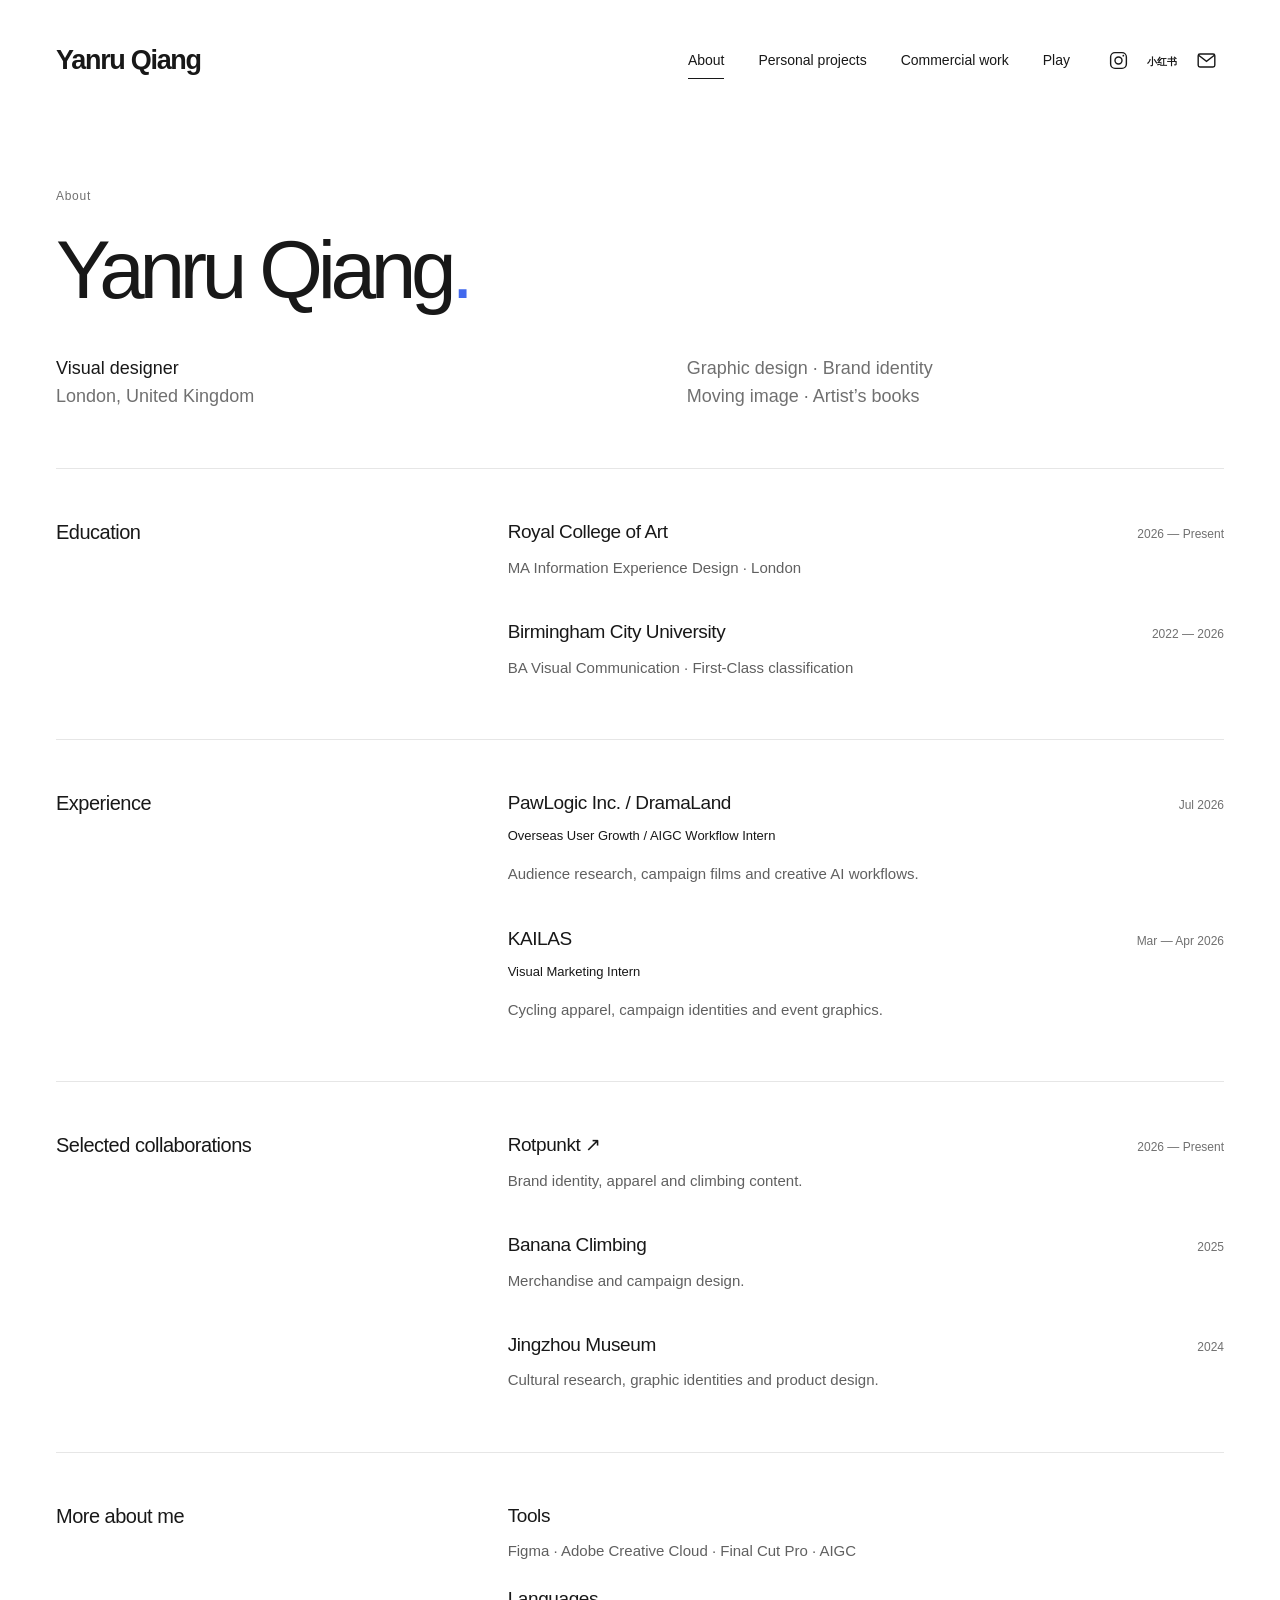
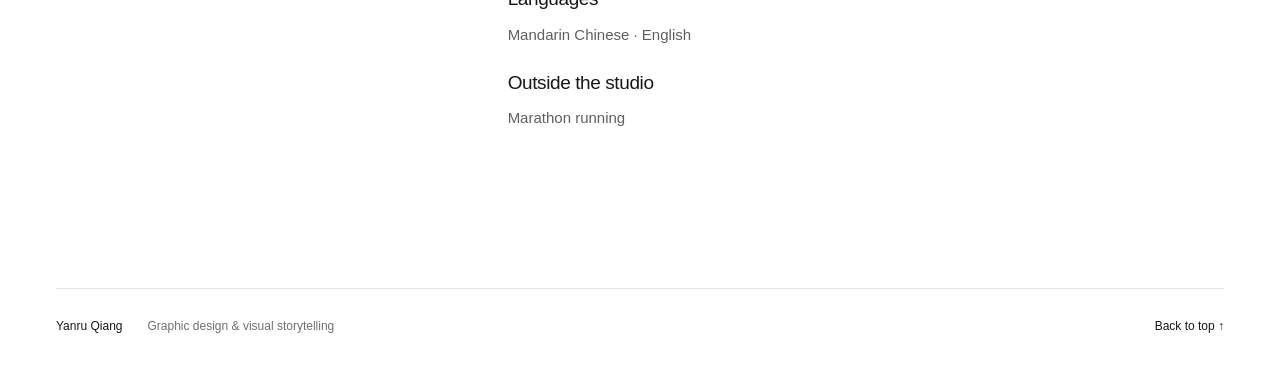
==== commit 0d66cfc5: "Make About the homepage and add Xiaohongshu" ====
--- a/index.html
+++ b/index.html
@@ -1 +1,5 @@
-<!doctype html><html lang="en"><head><meta charset="utf-8"><meta name="viewport" content="width=device-width,initial-scale=1"><title>Selected work — Yanru Qiang</title><meta name="description" content="Yanru Qiang — a selection of graphic design, artist’s books, moving image and brand identity."><link rel="icon" type="image/png" sizes="256x256" href="favicon.png?v=20261019"><link rel="icon" href="favicon.ico?v=20261019" sizes="any"><link rel="apple-touch-icon" href="favicon.png?v=20261019"><link rel="stylesheet" href="style.css?v=20261019-grid80"><script src="site.js?v=20261019-grid80" defer></script></head><body><a class="skip" href="#main">Skip to content</a><header><a class="wordmark" href="index.html" aria-label="Yanru Qiang home">Yanru Qiang</a><nav aria-label="Main navigation"><a href="about.html">About</a><a href="personal.html">Personal projects</a><a href="commercial.html">Commercial work</a><a href="play.html">Play</a></nav><div class="contact-icons" aria-label="Contact"><a href="https://www.instagram.com/tangohasnochoice/" target="_blank" rel="noopener noreferrer" aria-label="Instagram — tangohasnochoice" title="Instagram"><svg viewBox="0 0 24 24" fill="none" stroke="currentColor" stroke-width="1.6" aria-hidden="true"><rect x="3" y="3" width="18" height="18" rx="5"/><circle cx="12" cy="12" r="4"/><circle cx="17.5" cy="6.5" r="1" fill="currentColor" stroke="none"/></svg></a><a href="mailto:10075549@rca.ac.uk" aria-label="Email — 10075549@rca.ac.uk" title="Email"><svg viewBox="0 0 24 24" fill="none" stroke="currentColor" stroke-width="1.6" aria-hidden="true"><rect x="2.5" y="4.5" width="19" height="15" rx="2"/><path d="m3 6 9 7 9-7"/></svg></a></div></header><main id="main"><section class="intro"><p class="eyebrow">Yanru Qiang · Portfolio</p><h1>Selected work<span class="blue">.</span></h1><p class="intro-copy">Images, objects and stories.<br>A practice moving between art and design.</p></section><div class="collection-nav"><a href="index.html" aria-current="page">All work</a><a href="personal.html">Personal</a><a href="commercial.html">Commercial</a><span>6 projects</span></div><section class="project-grid" aria-label="Projects"><a class="project-card" href="new-staff-dining.html" aria-label="New Staff Dining"><div class="cover"><img src="dining-hero.webp" alt="New Staff Dining" loading="lazy"><div class="card-overlay"><h2>New Staff Dining</h2></div></div></a><a class="project-card" href="under-the-sun.html" aria-label="Under the Sun"><div class="cover"><img src="sun-hero.webp" alt="Under the Sun" loading="lazy"><div class="card-overlay"><h2>Under the Sun</h2></div></div></a><a class="project-card" href="rewilding.html" aria-label="Rewilding"><div class="cover"><img src="rewilding-hero.webp" alt="Rewilding" loading="lazy"><div class="card-overlay"><h2>Rewilding</h2></div></div></a><a class="project-card" href="nobody-cares.html" aria-label="Nobody Cares"><div class="cover"><img src="nobody-hero.webp" alt="Nobody Cares" loading="lazy"><div class="card-overlay"><h2>Nobody Cares</h2></div></div></a><a class="project-card" href="rotpunkt.html" aria-label="Rotpunkt"><div class="cover"><img src="rp-hands.webp" alt="Rotpunkt" loading="lazy"><div class="card-overlay"><h2>Rotpunkt</h2></div></div></a><a class="project-card" href="be-it-so.html" aria-label="Be it So — Mr Platypus"><div class="cover"><img src="platypus-cover.webp" alt="Be it So — Mr Platypus" loading="lazy"><div class="card-overlay"><h2>Be it So — Mr Platypus</h2></div></div></a></section></main><footer><a href="index.html">Yanru Qiang</a><span>Graphic design & visual storytelling</span><a href="#top" data-top>Back to top ↑</a></footer><dialog aria-label="Image viewer"><button class="close" aria-label="Close image">Close ×</button><img alt=""><p></p></dialog></body></html>+<!doctype html><html lang="en"><head><meta charset="utf-8"><meta name="viewport" content="width=device-width,initial-scale=1"><title>About — Yanru Qiang</title><meta name="description" content="Yanru Qiang — a selection of graphic design, artist’s books, moving image and brand identity."><link rel="icon" type="image/png" sizes="256x256" href="favicon.png?v=20261019"><link rel="icon" href="favicon.ico?v=20261019" sizes="any"><link rel="apple-touch-icon" href="favicon.png?v=20261019"><link rel="stylesheet" href="style.css?v=20261019-cursor32"><script src="site.js?v=20261019-grid80" defer></script></head><body><a class="skip" href="#main">Skip to content</a><header><a class="wordmark" href="index.html" aria-label="Yanru Qiang home">Yanru Qiang</a><nav aria-label="Main navigation"><a href="about.html" aria-current="page">About</a><a href="personal.html">Personal projects</a><a href="commercial.html">Commercial work</a><a href="play.html">Play</a></nav><div class="contact-icons" aria-label="Contact"><a href="https://www.instagram.com/tangohasnochoice/" target="_blank" rel="noopener noreferrer" aria-label="Instagram — tangohasnochoice" title="Instagram"><svg viewBox="0 0 24 24" fill="none" stroke="currentColor" stroke-width="1.6" aria-hidden="true"><rect x="3" y="3" width="18" height="18" rx="5"/><circle cx="12" cy="12" r="4"/><circle cx="17.5" cy="6.5" r="1" fill="currentColor" stroke="none"/></svg></a><a href="https://www.xiaohongshu.com/user/profile/5fb5058a0000000001002a26" target="_blank" rel="noopener noreferrer" aria-label="小红书 — Yanru Qiang" title="小红书"><svg viewBox="0 0 36 24" style="width:30px" aria-hidden="true"><text x="18" y="17" text-anchor="middle" fill="currentColor" font-family="PingFang SC,Microsoft YaHei,sans-serif" font-size="11.5" font-weight="800">小红书</text></svg></a><a href="mailto:10075549@rca.ac.uk" aria-label="Email — 10075549@rca.ac.uk" title="Email"><svg viewBox="0 0 24 24" fill="none" stroke="currentColor" stroke-width="1.6" aria-hidden="true"><rect x="2.5" y="4.5" width="19" height="15" rx="2"/><path d="m3 6 9 7 9-7"/></svg></a></div></header><main id="main"><section class="about profile-intro"><p class="eyebrow">About</p><h1>Yanru Qiang<span class="blue">.</span></h1><div class="profile-meta"><p>Visual designer<br><span>London, United Kingdom</span></p><p>Graphic design · Brand identity<br>Moving image · Artist’s books</p></div></section>
+<section class="cv-section"><h2>Education</h2><div><article class="cv-entry"><div class="cv-title"><h3>Royal College of Art</h3><span>2026 — Present</span></div><p>MA Information Experience Design · London</p></article><article class="cv-entry"><div class="cv-title"><h3>Birmingham City University</h3><span>2022 — 2026</span></div><p>BA Visual Communication · First-Class classification</p></article></div></section>
+<section class="cv-section"><h2>Experience</h2><div><article class="cv-entry"><div class="cv-title"><h3>PawLogic Inc. / DramaLand</h3><span>Jul 2026</span></div><p class="cv-role">Overseas User Growth / AIGC Workflow Intern</p><p>Audience research, campaign films and creative AI workflows.</p></article><article class="cv-entry"><div class="cv-title"><h3>KAILAS</h3><span>Mar — Apr 2026</span></div><p class="cv-role">Visual Marketing Intern</p><p>Cycling apparel, campaign identities and event graphics.</p></article></div></section>
+<section class="cv-section"><h2>Selected collaborations</h2><div><article class="cv-entry"><div class="cv-title"><h3><a href="rotpunkt.html">Rotpunkt ↗</a></h3><span>2026 — Present</span></div><p>Brand identity, apparel and climbing content.</p></article><article class="cv-entry"><div class="cv-title"><h3>Banana Climbing</h3><span>2025</span></div><p>Merchandise and campaign design.</p></article><article class="cv-entry"><div class="cv-title"><h3>Jingzhou Museum</h3><span>2024</span></div><p>Cultural research, graphic identities and product design.</p></article></div></section>
+<section class="cv-section cv-details"><h2>More about me</h2><div><div><h3>Tools</h3><p>Figma · Adobe Creative Cloud · Final Cut Pro · AIGC</p></div><div><h3>Languages</h3><p>Mandarin Chinese · English</p></div><div><h3>Outside the studio</h3><p>Marathon running</p></div></div></section></main><footer><a href="index.html">Yanru Qiang</a><span>Graphic design & visual storytelling</span><a href="#top" data-top>Back to top ↑</a></footer><dialog aria-label="Image viewer"><button class="close" aria-label="Close image">Close ×</button><img alt=""><p></p></dialog></body></html>
--- a/style.css
+++ b/style.css
@@ -22,3 +22,12 @@
 .cuisine-heading+.story{padding-top:15px}.cuisine-applications{margin-bottom:90px}
 @media(max-width:760px){.project-grid{gap:16px}.project-card .cover{aspect-ratio:1.15}.card-overlay{padding:12px}.card-overlay h2{font-size:18px}.cuisine-outcome{margin-bottom:35px}.cuisine-applications{margin-bottom:55px}}
 @media(hover:none){.card-overlay{opacity:1;top:auto;padding:12px}.card-overlay h2{font-size:16px}}
+
+/* Native brand cursors: equal size, immediate hover switching. */
+@media (hover: hover) and (pointer: fine) {
+ html, body, body * { cursor: url("[data-uri]") 1 15, auto; }
+ a, button, summary, [role="button"], [role="link"], [data-lightbox], [data-top], input[type="submit"], input[type="button"], label[for], a *, button *, summary *, [role="button"] *, [role="link"] * { cursor: url("[data-uri]") 2 10, pointer !important; }
+ input:not([type="submit"]):not([type="button"]), textarea, [contenteditable="true"] { cursor: text; }
+ button:disabled, [aria-disabled="true"] { cursor: not-allowed !important; }
+ video, video * { cursor: auto; }
+}
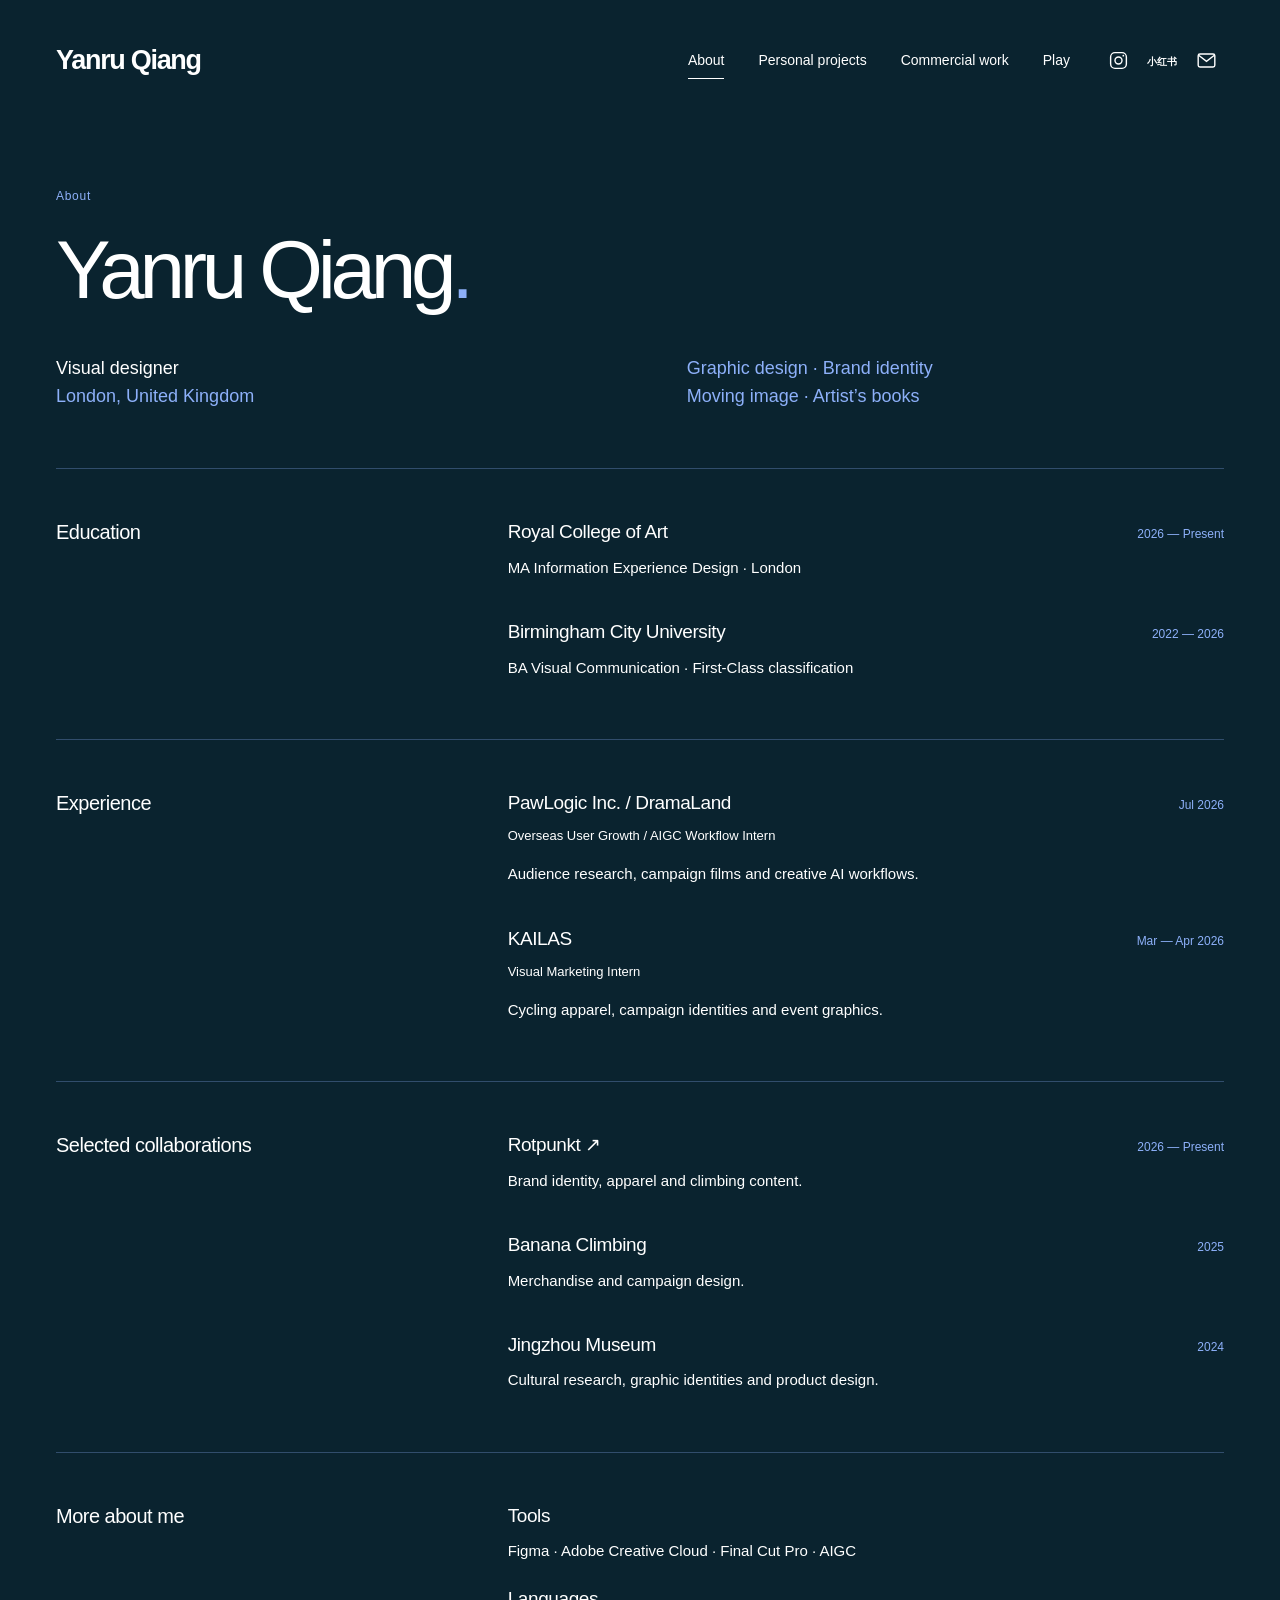
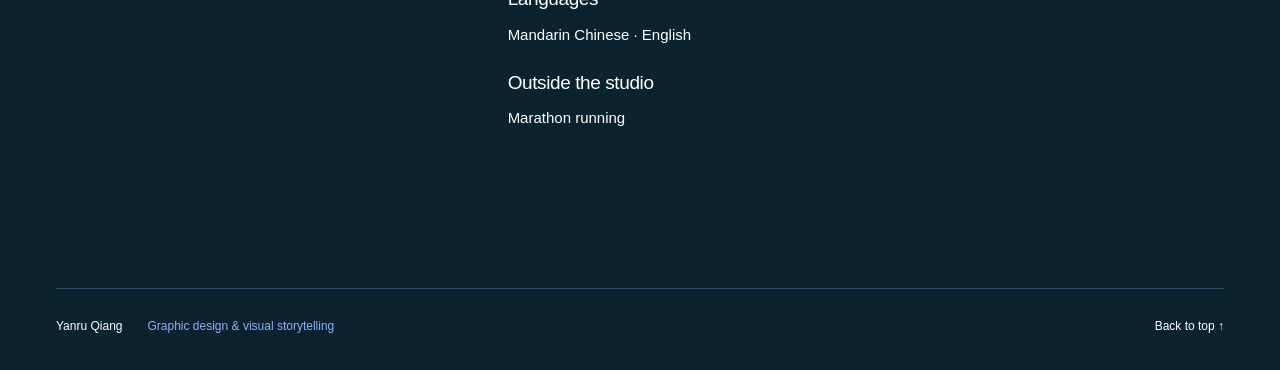
==== commit 66475823: "Apply navy, white and sky blue brand palette" ====
--- a/index.html
+++ b/index.html
@@ -1,4 +1,4 @@
-<!doctype html><html lang="en"><head><meta charset="utf-8"><meta name="viewport" content="width=device-width,initial-scale=1"><title>About — Yanru Qiang</title><meta name="description" content="Yanru Qiang — a selection of graphic design, artist’s books, moving image and brand identity."><link rel="icon" type="image/png" sizes="256x256" href="favicon.png?v=20261019"><link rel="icon" href="favicon.ico?v=20261019" sizes="any"><link rel="apple-touch-icon" href="favicon.png?v=20261019"><link rel="stylesheet" href="style.css?v=20261019-cursor32"><script src="site.js?v=20261019-grid80" defer></script></head><body><a class="skip" href="#main">Skip to content</a><header><a class="wordmark" href="index.html" aria-label="Yanru Qiang home">Yanru Qiang</a><nav aria-label="Main navigation"><a href="about.html" aria-current="page">About</a><a href="personal.html">Personal projects</a><a href="commercial.html">Commercial work</a><a href="play.html">Play</a></nav><div class="contact-icons" aria-label="Contact"><a href="https://www.instagram.com/tangohasnochoice/" target="_blank" rel="noopener noreferrer" aria-label="Instagram — tangohasnochoice" title="Instagram"><svg viewBox="0 0 24 24" fill="none" stroke="currentColor" stroke-width="1.6" aria-hidden="true"><rect x="3" y="3" width="18" height="18" rx="5"/><circle cx="12" cy="12" r="4"/><circle cx="17.5" cy="6.5" r="1" fill="currentColor" stroke="none"/></svg></a><a href="https://www.xiaohongshu.com/user/profile/5fb5058a0000000001002a26" target="_blank" rel="noopener noreferrer" aria-label="小红书 — Yanru Qiang" title="小红书"><svg viewBox="0 0 36 24" style="width:30px" aria-hidden="true"><text x="18" y="17" text-anchor="middle" fill="currentColor" font-family="PingFang SC,Microsoft YaHei,sans-serif" font-size="11.5" font-weight="800">小红书</text></svg></a><a href="mailto:10075549@rca.ac.uk" aria-label="Email — 10075549@rca.ac.uk" title="Email"><svg viewBox="0 0 24 24" fill="none" stroke="currentColor" stroke-width="1.6" aria-hidden="true"><rect x="2.5" y="4.5" width="19" height="15" rx="2"/><path d="m3 6 9 7 9-7"/></svg></a></div></header><main id="main"><section class="about profile-intro"><p class="eyebrow">About</p><h1>Yanru Qiang<span class="blue">.</span></h1><div class="profile-meta"><p>Visual designer<br><span>London, United Kingdom</span></p><p>Graphic design · Brand identity<br>Moving image · Artist’s books</p></div></section>
+<!doctype html><html lang="en"><head><meta charset="utf-8"><meta name="viewport" content="width=device-width,initial-scale=1"><title>About — Yanru Qiang</title><meta name="description" content="Yanru Qiang — a selection of graphic design, artist’s books, moving image and brand identity."><link rel="icon" type="image/png" sizes="256x256" href="favicon.png?v=20261019"><link rel="icon" href="favicon.ico?v=20261019" sizes="any"><link rel="apple-touch-icon" href="favicon.png?v=20261019"><link rel="stylesheet" href="style.css?v=20261019-navy"><script src="site.js?v=20261019-grid80" defer></script></head><body><a class="skip" href="#main">Skip to content</a><header><a class="wordmark" href="index.html" aria-label="Yanru Qiang home">Yanru Qiang</a><nav aria-label="Main navigation"><a href="about.html" aria-current="page">About</a><a href="personal.html">Personal projects</a><a href="commercial.html">Commercial work</a><a href="play.html">Play</a></nav><div class="contact-icons" aria-label="Contact"><a href="https://www.instagram.com/tangohasnochoice/" target="_blank" rel="noopener noreferrer" aria-label="Instagram — tangohasnochoice" title="Instagram"><svg viewBox="0 0 24 24" fill="none" stroke="currentColor" stroke-width="1.6" aria-hidden="true"><rect x="3" y="3" width="18" height="18" rx="5"/><circle cx="12" cy="12" r="4"/><circle cx="17.5" cy="6.5" r="1" fill="currentColor" stroke="none"/></svg></a><a href="https://www.xiaohongshu.com/user/profile/5fb5058a0000000001002a26" target="_blank" rel="noopener noreferrer" aria-label="小红书 — Yanru Qiang" title="小红书"><svg viewBox="0 0 36 24" style="width:30px" aria-hidden="true"><text x="18" y="17" text-anchor="middle" fill="currentColor" font-family="PingFang SC,Microsoft YaHei,sans-serif" font-size="11.5" font-weight="800">小红书</text></svg></a><a href="mailto:10075549@rca.ac.uk" aria-label="Email — 10075549@rca.ac.uk" title="Email"><svg viewBox="0 0 24 24" fill="none" stroke="currentColor" stroke-width="1.6" aria-hidden="true"><rect x="2.5" y="4.5" width="19" height="15" rx="2"/><path d="m3 6 9 7 9-7"/></svg></a></div></header><main id="main"><section class="about profile-intro"><p class="eyebrow">About</p><h1>Yanru Qiang<span class="blue">.</span></h1><div class="profile-meta"><p>Visual designer<br><span>London, United Kingdom</span></p><p>Graphic design · Brand identity<br>Moving image · Artist’s books</p></div></section>
 <section class="cv-section"><h2>Education</h2><div><article class="cv-entry"><div class="cv-title"><h3>Royal College of Art</h3><span>2026 — Present</span></div><p>MA Information Experience Design · London</p></article><article class="cv-entry"><div class="cv-title"><h3>Birmingham City University</h3><span>2022 — 2026</span></div><p>BA Visual Communication · First-Class classification</p></article></div></section>
 <section class="cv-section"><h2>Experience</h2><div><article class="cv-entry"><div class="cv-title"><h3>PawLogic Inc. / DramaLand</h3><span>Jul 2026</span></div><p class="cv-role">Overseas User Growth / AIGC Workflow Intern</p><p>Audience research, campaign films and creative AI workflows.</p></article><article class="cv-entry"><div class="cv-title"><h3>KAILAS</h3><span>Mar — Apr 2026</span></div><p class="cv-role">Visual Marketing Intern</p><p>Cycling apparel, campaign identities and event graphics.</p></article></div></section>
 <section class="cv-section"><h2>Selected collaborations</h2><div><article class="cv-entry"><div class="cv-title"><h3><a href="rotpunkt.html">Rotpunkt ↗</a></h3><span>2026 — Present</span></div><p>Brand identity, apparel and climbing content.</p></article><article class="cv-entry"><div class="cv-title"><h3>Banana Climbing</h3><span>2025</span></div><p>Merchandise and campaign design.</p></article><article class="cv-entry"><div class="cv-title"><h3>Jingzhou Museum</h3><span>2024</span></div><p>Cultural research, graphic identities and product design.</p></article></div></section>
--- a/style.css
+++ b/style.css
@@ -1,21 +1,21 @@
-:root{--paper:#fff;--ink:#181818;--muted:#707070;--line:#e6e6e6;--blue:#4269ed;--soft:#f4f4f4}*{box-sizing:border-box}html{scroll-behavior:smooth}body{margin:0;background:var(--paper);color:var(--ink);font:16px/1.55 'Helvetica Neue',Helvetica,Arial,sans-serif;-webkit-font-smoothing:antialiased}a{color:inherit;text-decoration:none}button{font:inherit}a,button{-webkit-tap-highlight-color:transparent}a:focus-visible,button:focus-visible{outline:2px solid var(--blue);outline-offset:6px}header,main,footer{width:min(1440px,calc(100% - 112px));margin:auto}header{display:flex;align-items:center;justify-content:space-between;gap:30px;padding:40px 0}.wordmark{font-size:27px;letter-spacing:-1.3px;font-weight:600;white-space:nowrap}nav{display:flex;gap:34px;font-size:14px}nav a{padding:6px 0}nav a[aria-current],nav a:hover{box-shadow:0 1px currentColor}.intro{padding:77px 0 60px}.eyebrow{font-size:12px;letter-spacing:.06em;margin:0 0 22px;color:var(--muted)}h1,h2,p{margin-top:0}h1{font-size:clamp(44px,6.4vw,88px);font-weight:400;letter-spacing:-.065em;line-height:1.04;margin-bottom:24px}.blue{color:var(--blue)}.intro-copy{font-size:21px;line-height:1.5;letter-spacing:-.4px;margin:0}.collection-nav{display:flex;align-items:center;gap:25px;margin:24px 0 27px;font-size:13px;color:var(--muted)}.collection-nav a[aria-current]{color:var(--ink);text-decoration:underline;text-underline-offset:6px}.collection-nav span{margin-left:auto;font-size:12px}.project-grid{display:grid;grid-template-columns:1fr 1fr;gap:60px 28px}.cover{overflow:hidden;background:var(--soft);aspect-ratio:1.4}.cover img{width:100%;height:100%;object-fit:cover;transition:transform .5s}.project-card:hover .cover img{transform:scale(1.025)}.card-caption{display:flex;justify-content:space-between;align-items:start;padding-top:19px;gap:15px}.card-caption h2{font-weight:500;font-size:20px;letter-spacing:-.5px;margin:0 0 4px}.card-caption p{font-size:12px;color:var(--muted);margin:0}.card-caption>span{font-size:25px;transition:transform .2s}.project-card:hover .card-caption>span{transform:translate(3px,-3px)}footer{border-top:1px solid var(--line);margin-top:110px;padding:28px 0 35px;display:flex;gap:25px;font-size:12px}footer span{color:var(--muted)}footer a:last-child{margin-left:auto}.back{display:inline-block;font-size:13px;color:var(--muted);margin:35px 0 50px}.project-heading h1{font-size:clamp(44px,7vw,96px);margin-bottom:46px}.project-intro{display:grid;grid-template-columns:1fr 1fr;gap:9%;padding-bottom:55px}.project-intro h2{font-weight:400;font-size:clamp(23px,2.5vw,34px);line-height:1.3;letter-spacing:-.8px;max-width:440px}.project-intro p{font-size:16px;color:#555;max-width:540px}.image-button{padding:0;border:0;background:var(--soft);cursor:zoom-in;width:100%;display:block}figure{margin:0}figure img{width:100%;height:auto;display:block}.story{padding-top:100px}.story-copy{display:grid;grid-template-columns:1fr 1fr;gap:9%;margin-bottom:35px}.story-copy h2{font-size:27px;font-weight:400;letter-spacing:-.8px}.story-copy p{font-size:16px;color:#555;max-width:540px}.gallery{display:grid;gap:30px}.gallery.pair{grid-template-columns:1fr 1fr;align-items:center}.gallery.pair img{max-height:780px;object-fit:contain}.next-project{display:block;border-top:1px solid var(--line);margin-top:100px;padding-top:35px}.next-project span{display:block;color:var(--muted);font-size:12px;margin-bottom:12px}.next-project strong{font-size:clamp(28px,4vw,52px);font-weight:400;letter-spacing:-1.5px}.about{padding:85px 0 60px}.about-layout{display:grid;grid-template-columns:1.2fr 1fr;gap:8%;margin-top:80px}.about-statement{font-size:clamp(30px,3.8vw,52px);line-height:1.18;letter-spacing:-1.8px}.about-statement em{font-family:Georgia,serif;font-weight:400;color:var(--blue)}.about-copy{max-width:490px;font-size:18px;color:#555}.about-links{display:grid;gap:15px;margin-top:40px;font-size:14px;color:var(--ink)}dialog{padding:45px 24px 20px;border:0;max-width:96vw;width:fit-content;max-height:96vh;background:white}dialog::backdrop{background:rgba(0,0,0,.85)}dialog img{max-width:88vw;max-height:77vh;object-fit:contain;display:block;margin:auto}dialog p{font-size:12px;text-align:center;color:#666;margin:12px 0 0}.close{position:absolute;right:20px;top:10px;background:none;border:0;padding:5px;cursor:pointer}.skip{position:fixed;top:-100px;background:#fff;z-index:5;padding:15px}.skip:focus{top:0}@media(min-width:1700px){.intro{padding-top:105px}}@media(max-width:760px){header,main,footer{width:calc(100% - 40px)}header{padding:25px 0;display:block}.wordmark{font-size:25px}nav{margin-top:25px;gap:23px;font-size:12px}.intro{padding:45px 0 30px}.intro-copy{font-size:18px}.project-grid{gap:38px;grid-template-columns:1fr}.cover{aspect-ratio:1.3}.collection-nav{gap:18px;font-size:12px}.project-intro,.story-copy,.about-layout{grid-template-columns:1fr;gap:14px}.project-heading h1{margin-bottom:28px}.project-intro{padding-bottom:25px}.back{margin:20px 0 35px}.story{padding-top:60px}.gallery.pair{grid-template-columns:1fr}.gallery{gap:20px}.story-copy{margin-bottom:22px}.story-copy h2{margin-bottom:3px}.about{padding:45px 0}.about-layout{margin-top:45px;gap:25px}footer{margin-top:65px;flex-wrap:wrap;gap:12px}footer span{width:100%;order:3}footer a:last-child{margin-left:auto}.next-project{margin-top:60px}}@media(prefers-reduced-motion:reduce){html{scroll-behavior:auto}*{transition:none!important}}
-.feed{width:min(100%,360px);height:650px;overflow-y:auto;margin:0 auto;background:#062c20;border:1px solid #ddd;overscroll-behavior:contain}.feed img{display:block;width:100%;height:auto}.feed-caption{text-align:center;color:var(--muted);font-size:12px;margin-top:18px}.feed:focus-visible{outline:2px solid var(--blue);outline-offset:5px}
+:root{color-scheme:dark;--paper:#0A232F;--ink:#FFFFFF;--muted:#8DB0F9;--line:rgba(141,176,249,.3);--blue:#8DB0F9;--soft:#0A232F;--yellow:#FCF050}*{box-sizing:border-box}html{scroll-behavior:smooth}body{margin:0;background:var(--paper);color:var(--ink);font:16px/1.55 'Helvetica Neue',Helvetica,Arial,sans-serif;-webkit-font-smoothing:antialiased}a{color:inherit;text-decoration:none}button{font:inherit}a,button{-webkit-tap-highlight-color:transparent}a:focus-visible,button:focus-visible{outline:2px solid var(--blue);outline-offset:6px}header,main,footer{width:min(1440px,calc(100% - 112px));margin:auto}header{display:flex;align-items:center;justify-content:space-between;gap:30px;padding:40px 0}.wordmark{font-size:27px;letter-spacing:-1.3px;font-weight:600;white-space:nowrap}nav{display:flex;gap:34px;font-size:14px}nav a{padding:6px 0}nav a[aria-current],nav a:hover{box-shadow:0 1px currentColor}.intro{padding:77px 0 60px}.eyebrow{font-size:12px;letter-spacing:.06em;margin:0 0 22px;color:var(--muted)}h1,h2,p{margin-top:0}h1{font-size:clamp(44px,6.4vw,88px);font-weight:400;letter-spacing:-.065em;line-height:1.04;margin-bottom:24px}.blue{color:var(--blue)}.intro-copy{font-size:21px;line-height:1.5;letter-spacing:-.4px;margin:0}.collection-nav{display:flex;align-items:center;gap:25px;margin:24px 0 27px;font-size:13px;color:var(--muted)}.collection-nav a[aria-current]{color:var(--ink);text-decoration:underline;text-underline-offset:6px}.collection-nav span{margin-left:auto;font-size:12px}.project-grid{display:grid;grid-template-columns:1fr 1fr;gap:60px 28px}.cover{overflow:hidden;background:var(--soft);aspect-ratio:1.4}.cover img{width:100%;height:100%;object-fit:cover;transition:transform .5s}.project-card:hover .cover img{transform:scale(1.025)}.card-caption{display:flex;justify-content:space-between;align-items:start;padding-top:19px;gap:15px}.card-caption h2{font-weight:500;font-size:20px;letter-spacing:-.5px;margin:0 0 4px}.card-caption p{font-size:12px;color:var(--muted);margin:0}.card-caption>span{font-size:25px;transition:transform .2s}.project-card:hover .card-caption>span{transform:translate(3px,-3px)}footer{border-top:1px solid var(--line);margin-top:110px;padding:28px 0 35px;display:flex;gap:25px;font-size:12px}footer span{color:var(--muted)}footer a:last-child{margin-left:auto}.back{display:inline-block;font-size:13px;color:var(--muted);margin:35px 0 50px}.project-heading h1{font-size:clamp(44px,7vw,96px);margin-bottom:46px}.project-intro{display:grid;grid-template-columns:1fr 1fr;gap:9%;padding-bottom:55px}.project-intro h2{font-weight:400;font-size:clamp(23px,2.5vw,34px);line-height:1.3;letter-spacing:-.8px;max-width:440px}.project-intro p{font-size:16px;color:var(--ink);max-width:540px}.image-button{padding:0;border:0;background:var(--soft);cursor:zoom-in;width:100%;display:block}figure{margin:0}figure img{width:100%;height:auto;display:block}.story{padding-top:100px}.story-copy{display:grid;grid-template-columns:1fr 1fr;gap:9%;margin-bottom:35px}.story-copy h2{font-size:27px;font-weight:400;letter-spacing:-.8px}.story-copy p{font-size:16px;color:var(--ink);max-width:540px}.gallery{display:grid;gap:30px}.gallery.pair{grid-template-columns:1fr 1fr;align-items:center}.gallery.pair img{max-height:780px;object-fit:contain}.next-project{display:block;border-top:1px solid var(--line);margin-top:100px;padding-top:35px}.next-project span{display:block;color:var(--muted);font-size:12px;margin-bottom:12px}.next-project strong{font-size:clamp(28px,4vw,52px);font-weight:400;letter-spacing:-1.5px}.about{padding:85px 0 60px}.about-layout{display:grid;grid-template-columns:1.2fr 1fr;gap:8%;margin-top:80px}.about-statement{font-size:clamp(30px,3.8vw,52px);line-height:1.18;letter-spacing:-1.8px}.about-statement em{font-family:Georgia,serif;font-weight:400;color:var(--blue)}.about-copy{max-width:490px;font-size:18px;color:var(--ink)}.about-links{display:grid;gap:15px;margin-top:40px;font-size:14px;color:var(--ink)}dialog{padding:45px 24px 20px;border:0;max-width:96vw;width:fit-content;max-height:96vh;background:var(--paper)}dialog::backdrop{background:rgba(10,35,47,.95)}dialog img{max-width:88vw;max-height:77vh;object-fit:contain;display:block;margin:auto}dialog p{font-size:12px;text-align:center;color:var(--ink);margin:12px 0 0}.close{position:absolute;right:20px;top:10px;background:none;border:0;padding:5px;cursor:pointer}.skip{position:fixed;top:-100px;background:var(--paper);z-index:5;padding:15px}.skip:focus{top:0}@media(min-width:1700px){.intro{padding-top:105px}}@media(max-width:760px){header,main,footer{width:calc(100% - 40px)}header{padding:25px 0;display:block}.wordmark{font-size:25px}nav{margin-top:25px;gap:23px;font-size:12px}.intro{padding:45px 0 30px}.intro-copy{font-size:18px}.project-grid{gap:38px;grid-template-columns:1fr}.cover{aspect-ratio:1.3}.collection-nav{gap:18px;font-size:12px}.project-intro,.story-copy,.about-layout{grid-template-columns:1fr;gap:14px}.project-heading h1{margin-bottom:28px}.project-intro{padding-bottom:25px}.back{margin:20px 0 35px}.story{padding-top:60px}.gallery.pair{grid-template-columns:1fr}.gallery{gap:20px}.story-copy{margin-bottom:22px}.story-copy h2{margin-bottom:3px}.about{padding:45px 0}.about-layout{margin-top:45px;gap:25px}footer{margin-top:65px;flex-wrap:wrap;gap:12px}footer span{width:100%;order:3}footer a:last-child{margin-left:auto}.next-project{margin-top:60px}}@media(prefers-reduced-motion:reduce){html{scroll-behavior:auto}*{transition:none!important}}
+.feed{width:min(100%,360px);height:650px;overflow-y:auto;margin:0 auto;background:var(--paper);border:1px solid var(--line);overscroll-behavior:contain}.feed img{display:block;width:100%;height:auto}.feed-caption{text-align:center;color:var(--muted);font-size:12px;margin-top:18px}.feed:focus-visible{outline:2px solid var(--blue);outline-offset:5px}
 
-.cv-location{color:var(--muted);font-size:14px}.cv-actions{display:flex;align-items:flex-start;flex-direction:column;gap:18px;margin-top:32px;font-size:14px;color:var(--ink)}.cv-actions a:hover,.cv-entry a:hover{text-decoration:underline;text-underline-offset:4px}.cv-download{display:inline-block;background:var(--ink);color:white;padding:13px 21px}.cv-section{display:grid;grid-template-columns:1fr 2fr;gap:8%;padding:48px 0;border-top:1px solid var(--line)}.cv-section>h2{font-size:20px;font-weight:400;letter-spacing:-.5px}.cv-entry{margin-bottom:38px;max-width:820px}.cv-entry:last-child{margin-bottom:0}.cv-title{display:flex;justify-content:space-between;gap:24px;align-items:baseline}.cv-entry h3,.cv-details h3{font-size:19px;font-weight:500;letter-spacing:-.4px;margin:0 0 9px}.cv-title span{white-space:nowrap;font-size:12px;color:var(--muted)}.cv-entry p,.cv-details p{font-size:15px;color:#606060;max-width:690px;margin-bottom:12px}.cv-entry .cv-role{color:var(--ink);font-size:13px;margin-bottom:16px}.cv-details>div{display:grid;gap:22px}.cv-details p{margin:0}@media(max-width:760px){.cv-section{grid-template-columns:1fr;gap:20px;padding:30px 0}.cv-title{display:block}.cv-title span{display:block;margin-bottom:12px}.cv-entry h3{font-size:18px}.cv-entry{margin-bottom:30px}.cv-section>h2{color:var(--muted);font-size:14px}.cv-actions{gap:16px}}
+.cv-location{color:var(--muted);font-size:14px}.cv-actions{display:flex;align-items:flex-start;flex-direction:column;gap:18px;margin-top:32px;font-size:14px;color:var(--ink)}.cv-actions a:hover,.cv-entry a:hover{text-decoration:underline;text-underline-offset:4px}.cv-download{display:inline-block;background:var(--blue);color:var(--paper);padding:13px 21px}.cv-section{display:grid;grid-template-columns:1fr 2fr;gap:8%;padding:48px 0;border-top:1px solid var(--line)}.cv-section>h2{font-size:20px;font-weight:400;letter-spacing:-.5px}.cv-entry{margin-bottom:38px;max-width:820px}.cv-entry:last-child{margin-bottom:0}.cv-title{display:flex;justify-content:space-between;gap:24px;align-items:baseline}.cv-entry h3,.cv-details h3{font-size:19px;font-weight:500;letter-spacing:-.4px;margin:0 0 9px}.cv-title span{white-space:nowrap;font-size:12px;color:var(--muted)}.cv-entry p,.cv-details p{font-size:15px;color:var(--ink);max-width:690px;margin-bottom:12px}.cv-entry .cv-role{color:var(--ink);font-size:13px;margin-bottom:16px}.cv-details>div{display:grid;gap:22px}.cv-details p{margin:0}@media(max-width:760px){.cv-section{grid-template-columns:1fr;gap:20px;padding:30px 0}.cv-title{display:block}.cv-title span{display:block;margin-bottom:12px}.cv-entry h3{font-size:18px}.cv-entry{margin-bottom:30px}.cv-section>h2{color:var(--muted);font-size:14px}.cv-actions{gap:16px}}
 
 /* Portfolio profile and contact navigation */
-header nav{margin-left:auto}.contact-icons{display:flex;gap:8px;align-items:center}.contact-icons a{display:grid;place-items:center;width:36px;height:36px;border-radius:50%;transition:background .2s,color .2s,transform .2s}.contact-icons svg{width:21px;height:21px;transition:transform .25s}.contact-icons a:hover,.contact-icons a:focus-visible{background:#f0f3ff;color:var(--blue);transform:translateY(-2px)}.contact-icons a:hover svg{transform:rotate(-7deg)}.profile-intro{padding:65px 0 58px}.profile-meta{display:grid;grid-template-columns:1fr 1fr;gap:8%;margin-top:42px;font-size:18px}.profile-meta p{margin:0}.profile-meta span,.profile-meta p:last-child{color:var(--muted)}@media(max-width:950px){header{gap:18px}nav{gap:20px}.wordmark{font-size:24px}}@media(max-width:760px){header{display:grid;grid-template-columns:1fr auto;gap:18px}header nav{grid-column:1/-1;grid-row:2;margin:0;justify-content:flex-start}.contact-icons{grid-column:2;grid-row:1}.profile-intro{padding:36px 0 40px}.profile-meta{grid-template-columns:1fr;gap:20px;margin-top:30px;font-size:16px}}
+header nav{margin-left:auto}.contact-icons{display:flex;gap:8px;align-items:center}.contact-icons a{display:grid;place-items:center;width:36px;height:36px;border-radius:50%;transition:background .2s,color .2s,transform .2s}.contact-icons svg{width:21px;height:21px;transition:transform .25s}.contact-icons a:hover,.contact-icons a:focus-visible{background:var(--yellow);color:var(--paper);transform:translateY(-2px)}.contact-icons a:hover svg{transform:rotate(-7deg)}.profile-intro{padding:65px 0 58px}.profile-meta{display:grid;grid-template-columns:1fr 1fr;gap:8%;margin-top:42px;font-size:18px}.profile-meta p{margin:0}.profile-meta span,.profile-meta p:last-child{color:var(--muted)}@media(max-width:950px){header{gap:18px}nav{gap:20px}.wordmark{font-size:24px}}@media(max-width:760px){header{display:grid;grid-template-columns:1fr auto;gap:18px}header nav{grid-column:1/-1;grid-row:2;margin:0;justify-content:flex-start}.contact-icons{grid-column:2;grid-row:1}.profile-intro{padding:36px 0 40px}.profile-meta{grid-template-columns:1fr;gap:20px;margin-top:30px;font-size:16px}}
 
 .film-link{margin-top:42px;font-size:15px}.film-link a{text-decoration:underline;text-underline-offset:6px}
 /* Play: a clean frame for playful original work. */
-.play-feature{display:grid;grid-template-columns:1.25fr 1fr;background:#f4f4f2;align-items:center;overflow:hidden}.play-cover img{display:block;width:100%;transition:transform .4s}.play-feature:hover img{transform:rotate(-2deg) scale(1.04)}.play-feature-copy{padding:55px}.play-feature h2{font-size:clamp(30px,4vw,57px);line-height:1.06;font-weight:400;letter-spacing:-2px}.play-feature h2 span{color:var(--blue)}.play-feature p{color:#666}.play-cta{display:inline-block;border-bottom:1px solid;padding-bottom:5px;margin-top:20px;font-size:13px}.cuisine-heading h1{font-size:clamp(44px,7vw,96px)}.menu-play{background:#f5f4ef;padding:40px;margin-top:20px}.menu-heading{display:flex;justify-content:space-between;align-items:center;gap:20px;margin-bottom:30px}.menu-heading h2{font-size:30px;font-weight:400;letter-spacing:-1px;margin:0}.menu-heading .eyebrow{margin-bottom:10px}.menu-heading button,#reveal-dish{border:1px solid #181818;background:transparent;padding:12px 18px;cursor:pointer;transition:background .2s,color .2s}.menu-heading button:hover,#reveal-dish:hover{background:#181818;color:white}.menu-layout{display:grid;grid-template-columns:1fr 1.35fr;gap:40px}.dish-list{display:grid;align-content:start}.dish-choice{display:grid;grid-template-columns:30px 1fr;column-gap:8px;text-align:left;padding:14px 12px;background:none;border:0;border-bottom:1px solid #d8d7d2;cursor:pointer;color:#555;font-size:14px;transition:background .2s,transform .2s}.dish-choice small{grid-column:2;color:#777;margin-top:4px}.dish-choice>span{font-size:11px;padding-top:3px}.dish-choice[aria-pressed=true]{background:#e4e9ff;color:#142f97}.dish-choice:hover{transform:translateX(4px);background:#eae9e3}.dish-stage{background:white;padding:28px;display:flex;flex-direction:column;align-items:center;justify-content:flex-start;min-width:0}.dish-topline{display:flex;justify-content:space-between;width:100%;gap:10px;font-size:11px;color:#777}.dish-question{text-align:center;padding:30px 0 20px}.dish-question>span{display:block;font-size:clamp(45px,5vw,72px);letter-spacing:5px;margin-bottom:20px}.dish-question h3{font-size:30px;font-weight:400;line-height:1.1;letter-spacing:-1px;margin:0 0 10px}.dish-question p{font-size:16px;color:#777}#dish-answer{width:100%;margin-top:24px;padding-top:18px;border-top:1px solid #eee}#dish-answer h4{font-size:11px;font-weight:400;text-transform:uppercase;letter-spacing:.08em;color:#777;margin:0 0 10px}#dish-answer p{font-size:16px}#dish-story{color:#666;font-size:14px!important}.menu-note{font-size:11px;color:#777;margin:24px 0 0;text-align:center}.original-menu{border-top:1px solid #d8d7d2;margin-top:30px}.original-menu summary{cursor:pointer;padding:20px 0;font-size:13px}.original-menu img{display:block;width:100%;height:auto}.cuisine-applications{margin-top:30px}@media(max-width:1000px){header nav{gap:16px;font-size:12px}header{gap:15px}.contact-icons{gap:1px}.play-feature-copy{padding:30px}}@media(max-width:760px){header nav{flex-wrap:wrap;gap:18px}.play-feature{grid-template-columns:1fr}.play-feature-copy{padding:30px}.menu-play{padding:20px}.menu-layout{grid-template-columns:1fr;gap:24px}.dish-list{grid-template-columns:1fr 1fr;gap:0 12px}.dish-choice{font-size:12px;grid-template-columns:20px 1fr;padding:12px 6px}.menu-heading{align-items:flex-start;flex-direction:column}.menu-heading h2{font-size:26px}.dish-stage{padding:20px}.dish-question h3{font-size:26px}.play-feature h2{letter-spacing:-1px}}
+.play-feature{display:grid;grid-template-columns:1.25fr 1fr;background:var(--paper);align-items:center;overflow:hidden}.play-cover img{display:block;width:100%;transition:transform .4s}.play-feature:hover img{transform:rotate(-2deg) scale(1.04)}.play-feature-copy{padding:55px}.play-feature h2{font-size:clamp(30px,4vw,57px);line-height:1.06;font-weight:400;letter-spacing:-2px}.play-feature h2 span{color:var(--blue)}.play-feature p{color:var(--ink)}.play-cta{display:inline-block;border-bottom:1px solid;padding-bottom:5px;margin-top:20px;font-size:13px}.cuisine-heading h1{font-size:clamp(44px,7vw,96px)}.menu-play{background:var(--paper);padding:40px;margin-top:20px}.menu-heading{display:flex;justify-content:space-between;align-items:center;gap:20px;margin-bottom:30px}.menu-heading h2{font-size:30px;font-weight:400;letter-spacing:-1px;margin:0}.menu-heading .eyebrow{margin-bottom:10px}.menu-heading button,#reveal-dish{border:1px solid var(--blue);color:var(--ink);background:transparent;padding:12px 18px;cursor:pointer;transition:background .2s,color .2s}.menu-heading button:hover,#reveal-dish:hover{background:var(--yellow);color:var(--paper)}.menu-layout{display:grid;grid-template-columns:1fr 1.35fr;gap:40px}.dish-list{display:grid;align-content:start}.dish-choice{display:grid;grid-template-columns:30px 1fr;column-gap:8px;text-align:left;padding:14px 12px;background:none;border:0;border-bottom:1px solid var(--line);cursor:pointer;color:var(--ink);font-size:14px;transition:background .2s,transform .2s}.dish-choice small{grid-column:2;color:var(--muted);margin-top:4px}.dish-choice>span{font-size:11px;padding-top:3px}.dish-choice[aria-pressed=true]{background:var(--blue);color:var(--paper)}.dish-choice:hover{transform:translateX(4px);background:var(--yellow);color:var(--paper)}.dish-stage{background:var(--paper);padding:28px;display:flex;flex-direction:column;align-items:center;justify-content:flex-start;min-width:0}.dish-topline{display:flex;justify-content:space-between;width:100%;gap:10px;font-size:11px;color:var(--muted)}.dish-question{text-align:center;padding:30px 0 20px}.dish-question>span{display:block;font-size:clamp(45px,5vw,72px);letter-spacing:5px;margin-bottom:20px}.dish-question h3{font-size:30px;font-weight:400;line-height:1.1;letter-spacing:-1px;margin:0 0 10px}.dish-question p{font-size:16px;color:var(--muted)}#dish-answer{width:100%;margin-top:24px;padding-top:18px;border-top:1px solid var(--line)}#dish-answer h4{font-size:11px;font-weight:400;text-transform:uppercase;letter-spacing:.08em;color:var(--muted);margin:0 0 10px}#dish-answer p{font-size:16px}#dish-story{color:var(--ink);font-size:14px!important}.menu-note{font-size:11px;color:var(--muted);margin:24px 0 0;text-align:center}.original-menu{border-top:1px solid var(--line);margin-top:30px}.original-menu summary{cursor:pointer;padding:20px 0;font-size:13px}.original-menu img{display:block;width:100%;height:auto}.cuisine-applications{margin-top:30px}@media(max-width:1000px){header nav{gap:16px;font-size:12px}header{gap:15px}.contact-icons{gap:1px}.play-feature-copy{padding:30px}}@media(max-width:760px){header nav{flex-wrap:wrap;gap:18px}.play-feature{grid-template-columns:1fr}.play-feature-copy{padding:30px}.menu-play{padding:20px}.menu-layout{grid-template-columns:1fr;gap:24px}.dish-list{grid-template-columns:1fr 1fr;gap:0 12px}.dish-choice{font-size:12px;grid-template-columns:20px 1fr;padding:12px 6px}.menu-heading{align-items:flex-start;flex-direction:column}.menu-heading h2{font-size:26px}.dish-stage{padding:20px}.dish-question h3{font-size:26px}.play-feature h2{letter-spacing:-1px}}
 
 /* Image-first project collections. */
 .project-grid{grid-template-columns:repeat(2,minmax(0,1fr));gap:28px}
 .project-card .cover{position:relative}
 .project-card .cover img{display:block;transition:none}
 .project-card:hover .cover img{transform:none}
-.card-overlay{position:absolute;inset:0;display:flex;align-items:center;justify-content:center;padding:24px;background:rgba(0,0,0,.8);color:#fff;opacity:0;transition:opacity .25s}
+.card-overlay{position:absolute;inset:0;display:flex;align-items:center;justify-content:center;padding:24px;background:rgba(10,35,47,.8);color:#fff;opacity:0;transition:opacity .25s}
 .card-overlay h2{font-size:clamp(18px,2.5vw,36px);font-weight:400;line-height:1.15;letter-spacing:-.03em;text-align:center;margin:0}
 .project-card:hover .card-overlay,.project-card:focus-visible .card-overlay{opacity:1}
 .cuisine-outcome{margin-bottom:65px}.cuisine-heading h1{font-size:clamp(36px,5vw,68px)}
@@ -31,3 +31,6 @@
  button:disabled, [aria-disabled="true"] { cursor: not-allowed !important; }
  video, video * { cursor: auto; }
 }
+
+/* Brand palette: navy, white, sky blue, yellow. */
+.close{color:var(--ink)}.menu-play,.dish-stage{border:1px solid var(--line)}.dish-choice[aria-pressed=true] small,.dish-choice:hover small{color:var(--paper)}a:focus-visible,button:focus-visible,summary:focus-visible{outline-color:var(--yellow)}nav a:hover,.back:hover,.next-project:hover strong,footer a:hover{color:var(--yellow)}::selection{background:var(--yellow);color:var(--paper)}
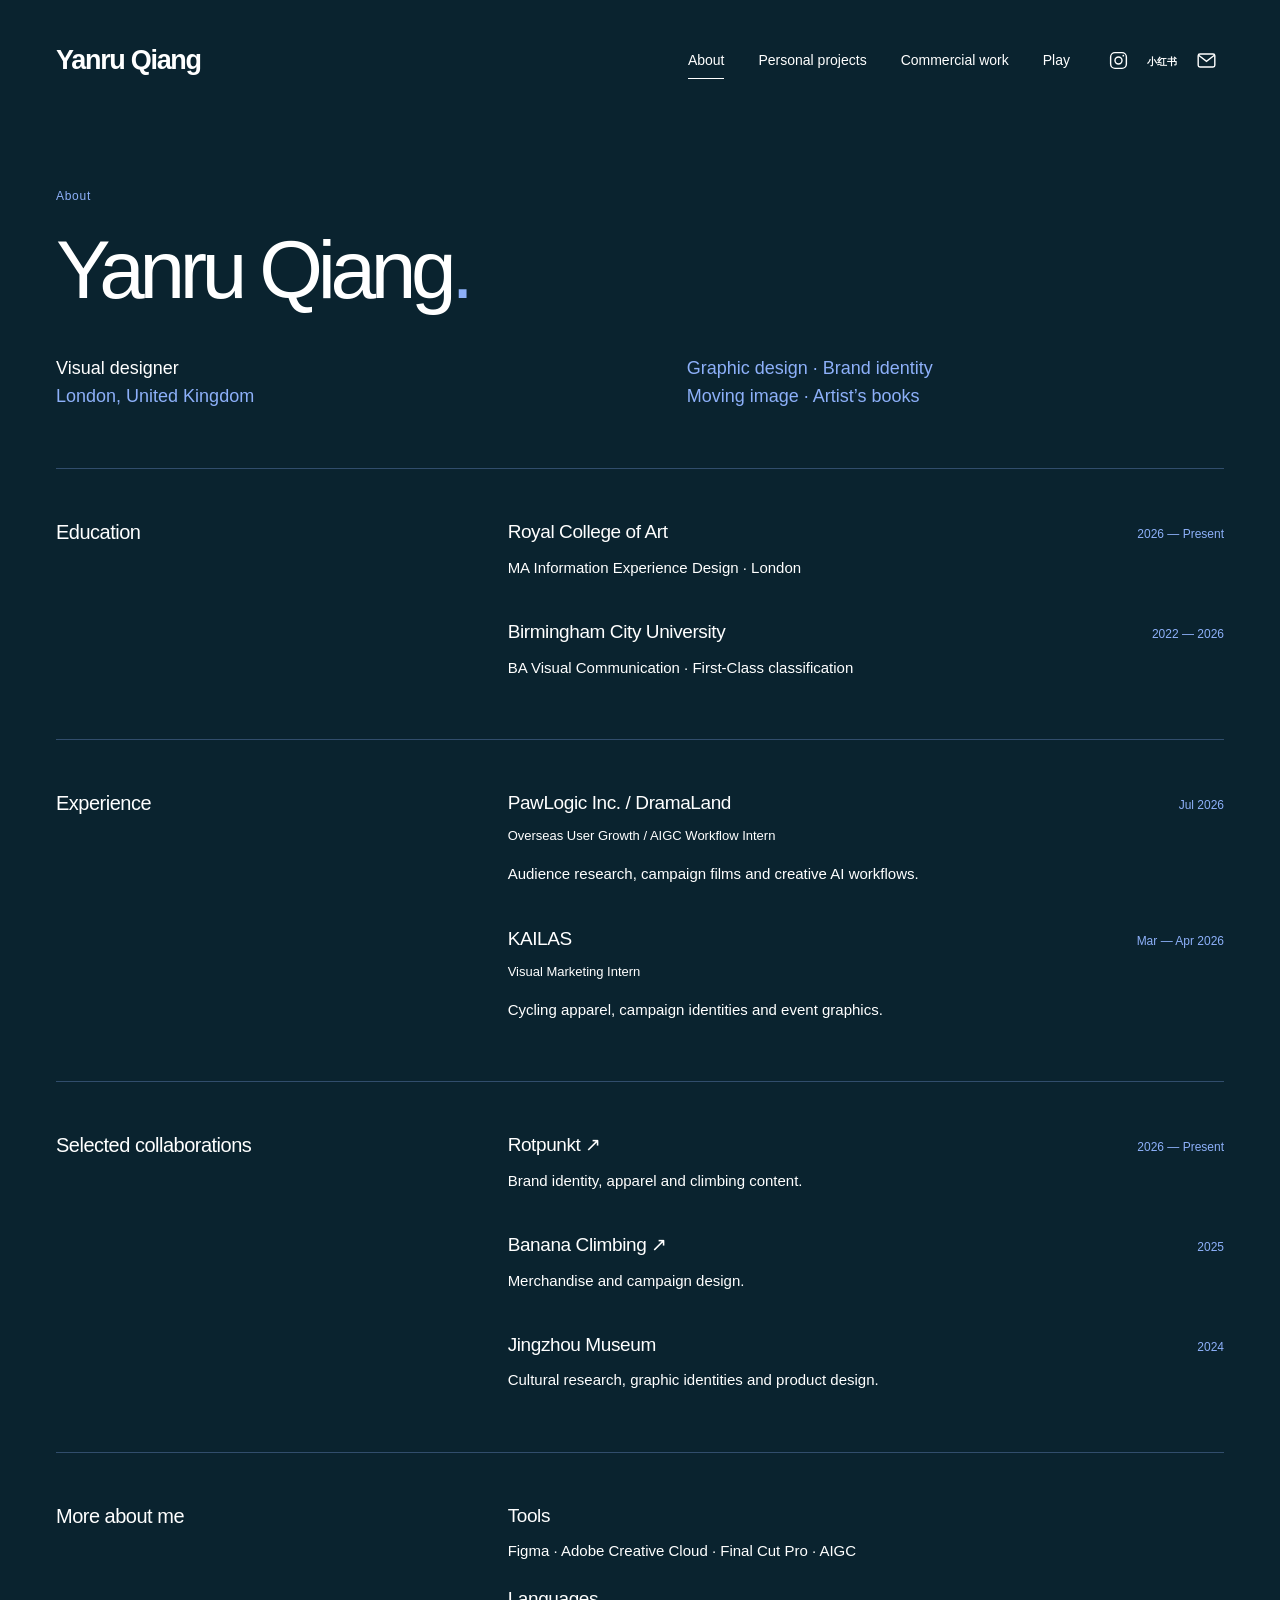
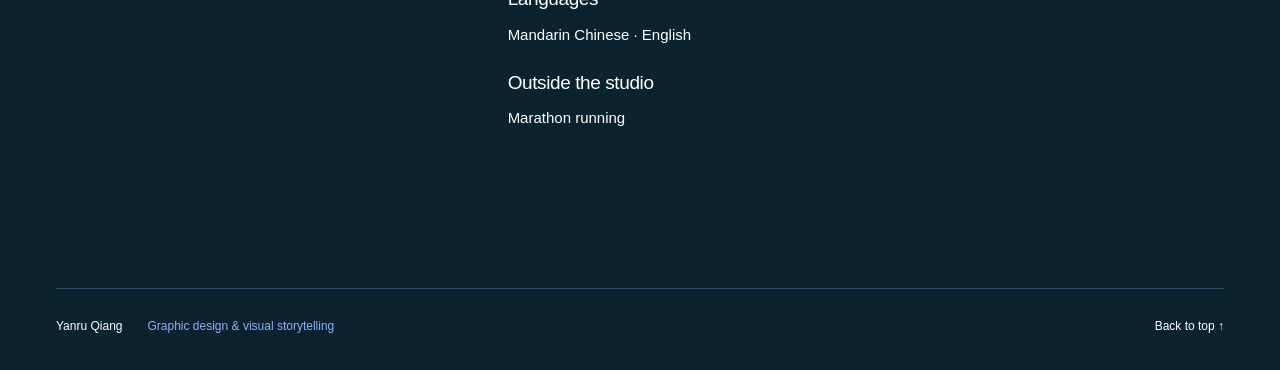
==== commit 36d06e7e: "Add Banana Climbing project and sharpen custom cursors" ====
--- a/index.html
+++ b/index.html
@@ -1,5 +1,5 @@
-<!doctype html><html lang="en"><head><meta charset="utf-8"><meta name="viewport" content="width=device-width,initial-scale=1"><title>About — Yanru Qiang</title><meta name="description" content="Yanru Qiang — a selection of graphic design, artist’s books, moving image and brand identity."><link rel="icon" type="image/png" sizes="256x256" href="favicon.png?v=20261019"><link rel="icon" href="favicon.ico?v=20261019" sizes="any"><link rel="apple-touch-icon" href="favicon.png?v=20261019"><link rel="stylesheet" href="style.css?v=20261019-navy"><script src="site.js?v=20261019-grid80" defer></script></head><body><a class="skip" href="#main">Skip to content</a><header><a class="wordmark" href="index.html" aria-label="Yanru Qiang home">Yanru Qiang</a><nav aria-label="Main navigation"><a href="about.html" aria-current="page">About</a><a href="personal.html">Personal projects</a><a href="commercial.html">Commercial work</a><a href="play.html">Play</a></nav><div class="contact-icons" aria-label="Contact"><a href="https://www.instagram.com/tangohasnochoice/" target="_blank" rel="noopener noreferrer" aria-label="Instagram — tangohasnochoice" title="Instagram"><svg viewBox="0 0 24 24" fill="none" stroke="currentColor" stroke-width="1.6" aria-hidden="true"><rect x="3" y="3" width="18" height="18" rx="5"/><circle cx="12" cy="12" r="4"/><circle cx="17.5" cy="6.5" r="1" fill="currentColor" stroke="none"/></svg></a><a href="https://www.xiaohongshu.com/user/profile/5fb5058a0000000001002a26" target="_blank" rel="noopener noreferrer" aria-label="小红书 — Yanru Qiang" title="小红书"><svg viewBox="0 0 36 24" style="width:30px" aria-hidden="true"><text x="18" y="17" text-anchor="middle" fill="currentColor" font-family="PingFang SC,Microsoft YaHei,sans-serif" font-size="11.5" font-weight="800">小红书</text></svg></a><a href="mailto:10075549@rca.ac.uk" aria-label="Email — 10075549@rca.ac.uk" title="Email"><svg viewBox="0 0 24 24" fill="none" stroke="currentColor" stroke-width="1.6" aria-hidden="true"><rect x="2.5" y="4.5" width="19" height="15" rx="2"/><path d="m3 6 9 7 9-7"/></svg></a></div></header><main id="main"><section class="about profile-intro"><p class="eyebrow">About</p><h1>Yanru Qiang<span class="blue">.</span></h1><div class="profile-meta"><p>Visual designer<br><span>London, United Kingdom</span></p><p>Graphic design · Brand identity<br>Moving image · Artist’s books</p></div></section>
+<!doctype html><html lang="en"><head><meta charset="utf-8"><meta name="viewport" content="width=device-width,initial-scale=1"><title>About — Yanru Qiang</title><meta name="description" content="Yanru Qiang — a selection of graphic design, artist’s books, moving image and brand identity."><link rel="icon" type="image/png" sizes="256x256" href="favicon.png?v=20261019"><link rel="icon" href="favicon.ico?v=20261019" sizes="any"><link rel="apple-touch-icon" href="favicon.png?v=20261019"><link rel="stylesheet" href="style.css?v=20261020-banana-hd"><script src="site.js?v=20261020-cursor-hd" defer></script></head><body><a class="skip" href="#main">Skip to content</a><header><a class="wordmark" href="index.html" aria-label="Yanru Qiang home">Yanru Qiang</a><nav aria-label="Main navigation"><a href="about.html" aria-current="page">About</a><a href="personal.html">Personal projects</a><a href="commercial.html">Commercial work</a><a href="play.html">Play</a></nav><div class="contact-icons" aria-label="Contact"><a href="https://www.instagram.com/tangohasnochoice/" target="_blank" rel="noopener noreferrer" aria-label="Instagram — tangohasnochoice" title="Instagram"><svg viewBox="0 0 24 24" fill="none" stroke="currentColor" stroke-width="1.6" aria-hidden="true"><rect x="3" y="3" width="18" height="18" rx="5"/><circle cx="12" cy="12" r="4"/><circle cx="17.5" cy="6.5" r="1" fill="currentColor" stroke="none"/></svg></a><a href="https://www.xiaohongshu.com/user/profile/5fb5058a0000000001002a26" target="_blank" rel="noopener noreferrer" aria-label="小红书 — Yanru Qiang" title="小红书"><svg viewBox="0 0 36 24" style="width:30px" aria-hidden="true"><text x="18" y="17" text-anchor="middle" fill="currentColor" font-family="PingFang SC,Microsoft YaHei,sans-serif" font-size="11.5" font-weight="800">小红书</text></svg></a><a href="mailto:10075549@rca.ac.uk" aria-label="Email — 10075549@rca.ac.uk" title="Email"><svg viewBox="0 0 24 24" fill="none" stroke="currentColor" stroke-width="1.6" aria-hidden="true"><rect x="2.5" y="4.5" width="19" height="15" rx="2"/><path d="m3 6 9 7 9-7"/></svg></a></div></header><main id="main"><section class="about profile-intro"><p class="eyebrow">About</p><h1>Yanru Qiang<span class="blue">.</span></h1><div class="profile-meta"><p>Visual designer<br><span>London, United Kingdom</span></p><p>Graphic design · Brand identity<br>Moving image · Artist’s books</p></div></section>
 <section class="cv-section"><h2>Education</h2><div><article class="cv-entry"><div class="cv-title"><h3>Royal College of Art</h3><span>2026 — Present</span></div><p>MA Information Experience Design · London</p></article><article class="cv-entry"><div class="cv-title"><h3>Birmingham City University</h3><span>2022 — 2026</span></div><p>BA Visual Communication · First-Class classification</p></article></div></section>
 <section class="cv-section"><h2>Experience</h2><div><article class="cv-entry"><div class="cv-title"><h3>PawLogic Inc. / DramaLand</h3><span>Jul 2026</span></div><p class="cv-role">Overseas User Growth / AIGC Workflow Intern</p><p>Audience research, campaign films and creative AI workflows.</p></article><article class="cv-entry"><div class="cv-title"><h3>KAILAS</h3><span>Mar — Apr 2026</span></div><p class="cv-role">Visual Marketing Intern</p><p>Cycling apparel, campaign identities and event graphics.</p></article></div></section>
-<section class="cv-section"><h2>Selected collaborations</h2><div><article class="cv-entry"><div class="cv-title"><h3><a href="rotpunkt.html">Rotpunkt ↗</a></h3><span>2026 — Present</span></div><p>Brand identity, apparel and climbing content.</p></article><article class="cv-entry"><div class="cv-title"><h3>Banana Climbing</h3><span>2025</span></div><p>Merchandise and campaign design.</p></article><article class="cv-entry"><div class="cv-title"><h3>Jingzhou Museum</h3><span>2024</span></div><p>Cultural research, graphic identities and product design.</p></article></div></section>
+<section class="cv-section"><h2>Selected collaborations</h2><div><article class="cv-entry"><div class="cv-title"><h3><a href="rotpunkt.html">Rotpunkt ↗</a></h3><span>2026 — Present</span></div><p>Brand identity, apparel and climbing content.</p></article><article class="cv-entry"><div class="cv-title"><h3><a href="banana-climbing.html">Banana Climbing ↗</a></h3><span>2025</span></div><p>Merchandise and campaign design.</p></article><article class="cv-entry"><div class="cv-title"><h3>Jingzhou Museum</h3><span>2024</span></div><p>Cultural research, graphic identities and product design.</p></article></div></section>
 <section class="cv-section cv-details"><h2>More about me</h2><div><div><h3>Tools</h3><p>Figma · Adobe Creative Cloud · Final Cut Pro · AIGC</p></div><div><h3>Languages</h3><p>Mandarin Chinese · English</p></div><div><h3>Outside the studio</h3><p>Marathon running</p></div></div></section></main><footer><a href="index.html">Yanru Qiang</a><span>Graphic design & visual storytelling</span><a href="#top" data-top>Back to top ↑</a></footer><dialog aria-label="Image viewer"><button class="close" aria-label="Close image">Close ×</button><img alt=""><p></p></dialog></body></html>
--- a/style.css
+++ b/style.css
@@ -34,3 +34,9 @@
 
 /* Brand palette: navy, white, sky blue, yellow. */
 .close{color:var(--ink)}.menu-play,.dish-stage{border:1px solid var(--line)}.dish-choice[aria-pressed=true] small,.dish-choice:hover small{color:var(--paper)}a:focus-visible,button:focus-visible,summary:focus-visible{outline-color:var(--yellow)}nav a:hover,.back:hover,.next-project:hover strong,footer a:hover{color:var(--yellow)}::selection{background:var(--yellow);color:var(--paper)}
+
+/* Republish brand theme after Pages queue interruption. */
+
+.brand-social a{display:inline-block;padding:12px 0;border-bottom:1px solid var(--blue);color:var(--blue)}.brand-social a:hover{color:var(--yellow)}
+.hd-cursor{position:fixed;top:0;left:0;width:34px;height:26px;object-fit:contain;pointer-events:none;z-index:2147483647;display:none}
+@media(hover:hover) and (pointer:fine){html.hd-cursor-active,html.hd-cursor-active *{cursor:none!important}.hd-cursor.is-visible{display:block}}
